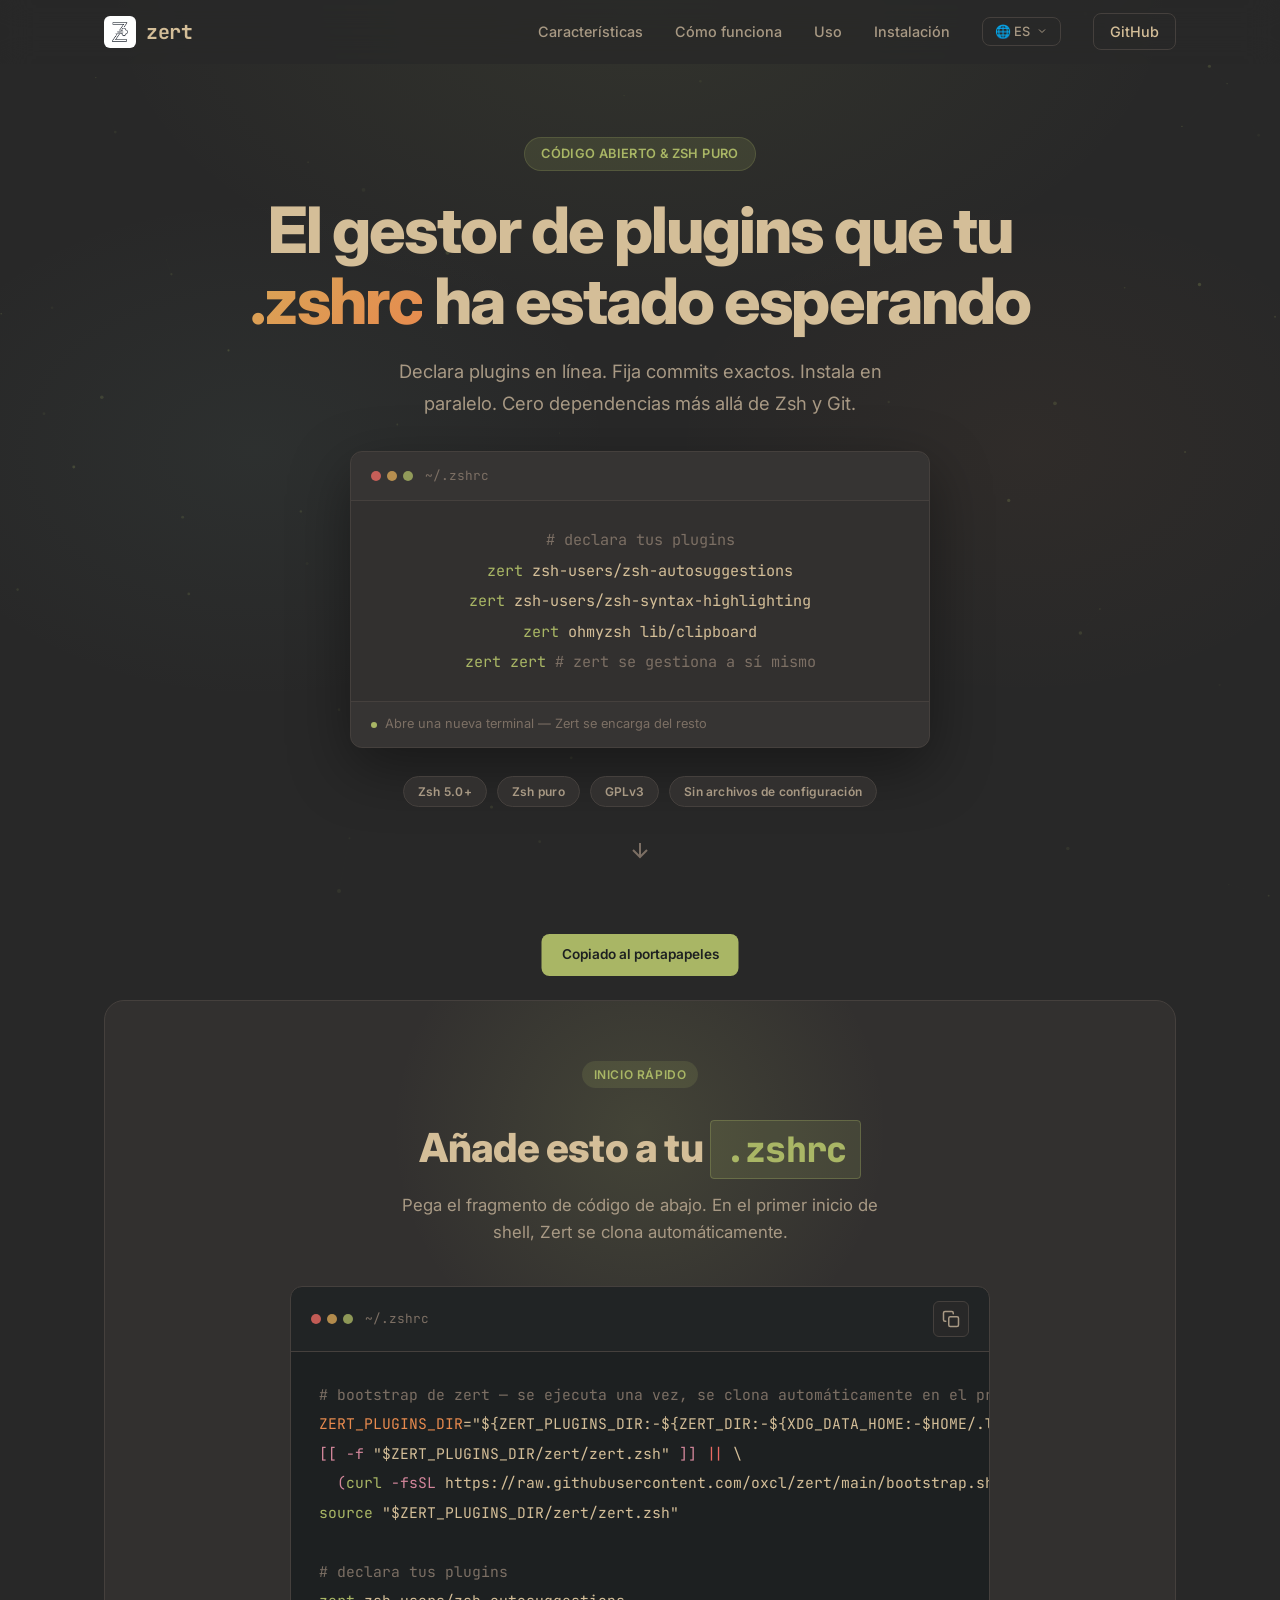
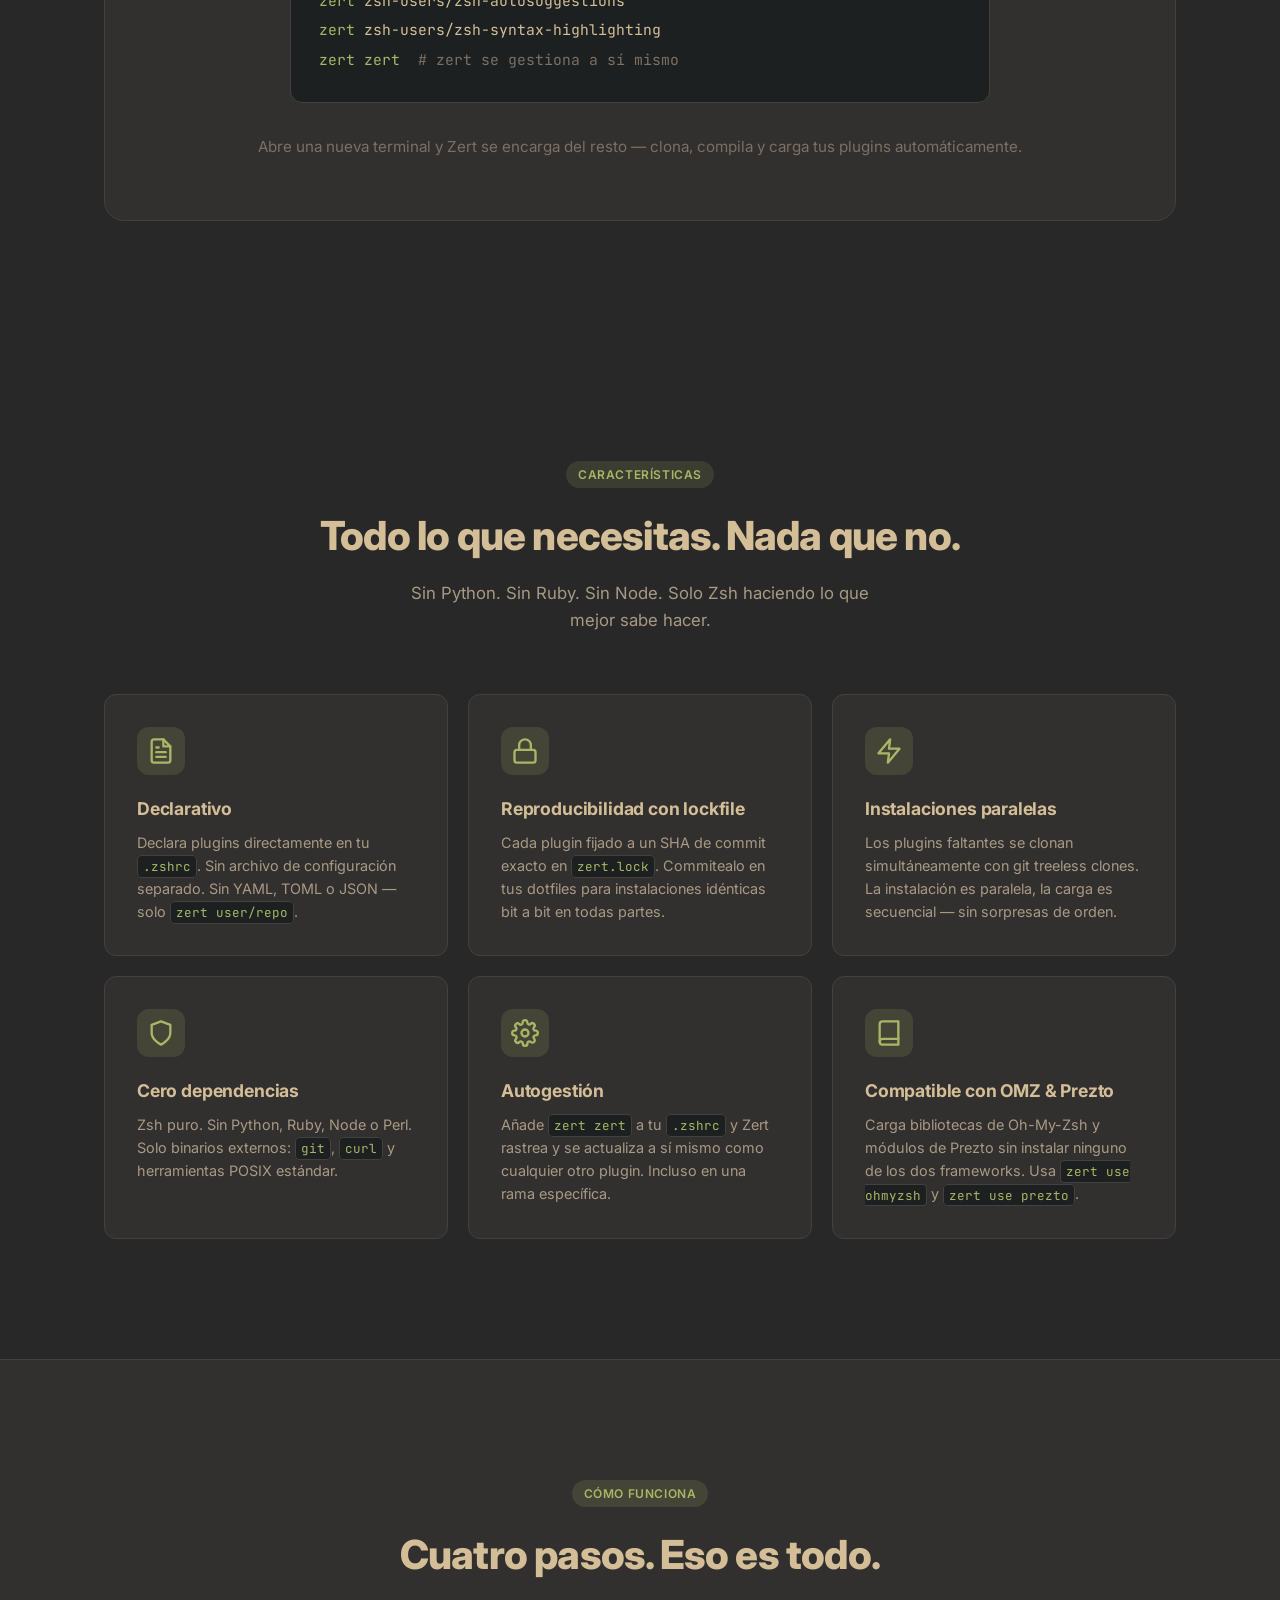
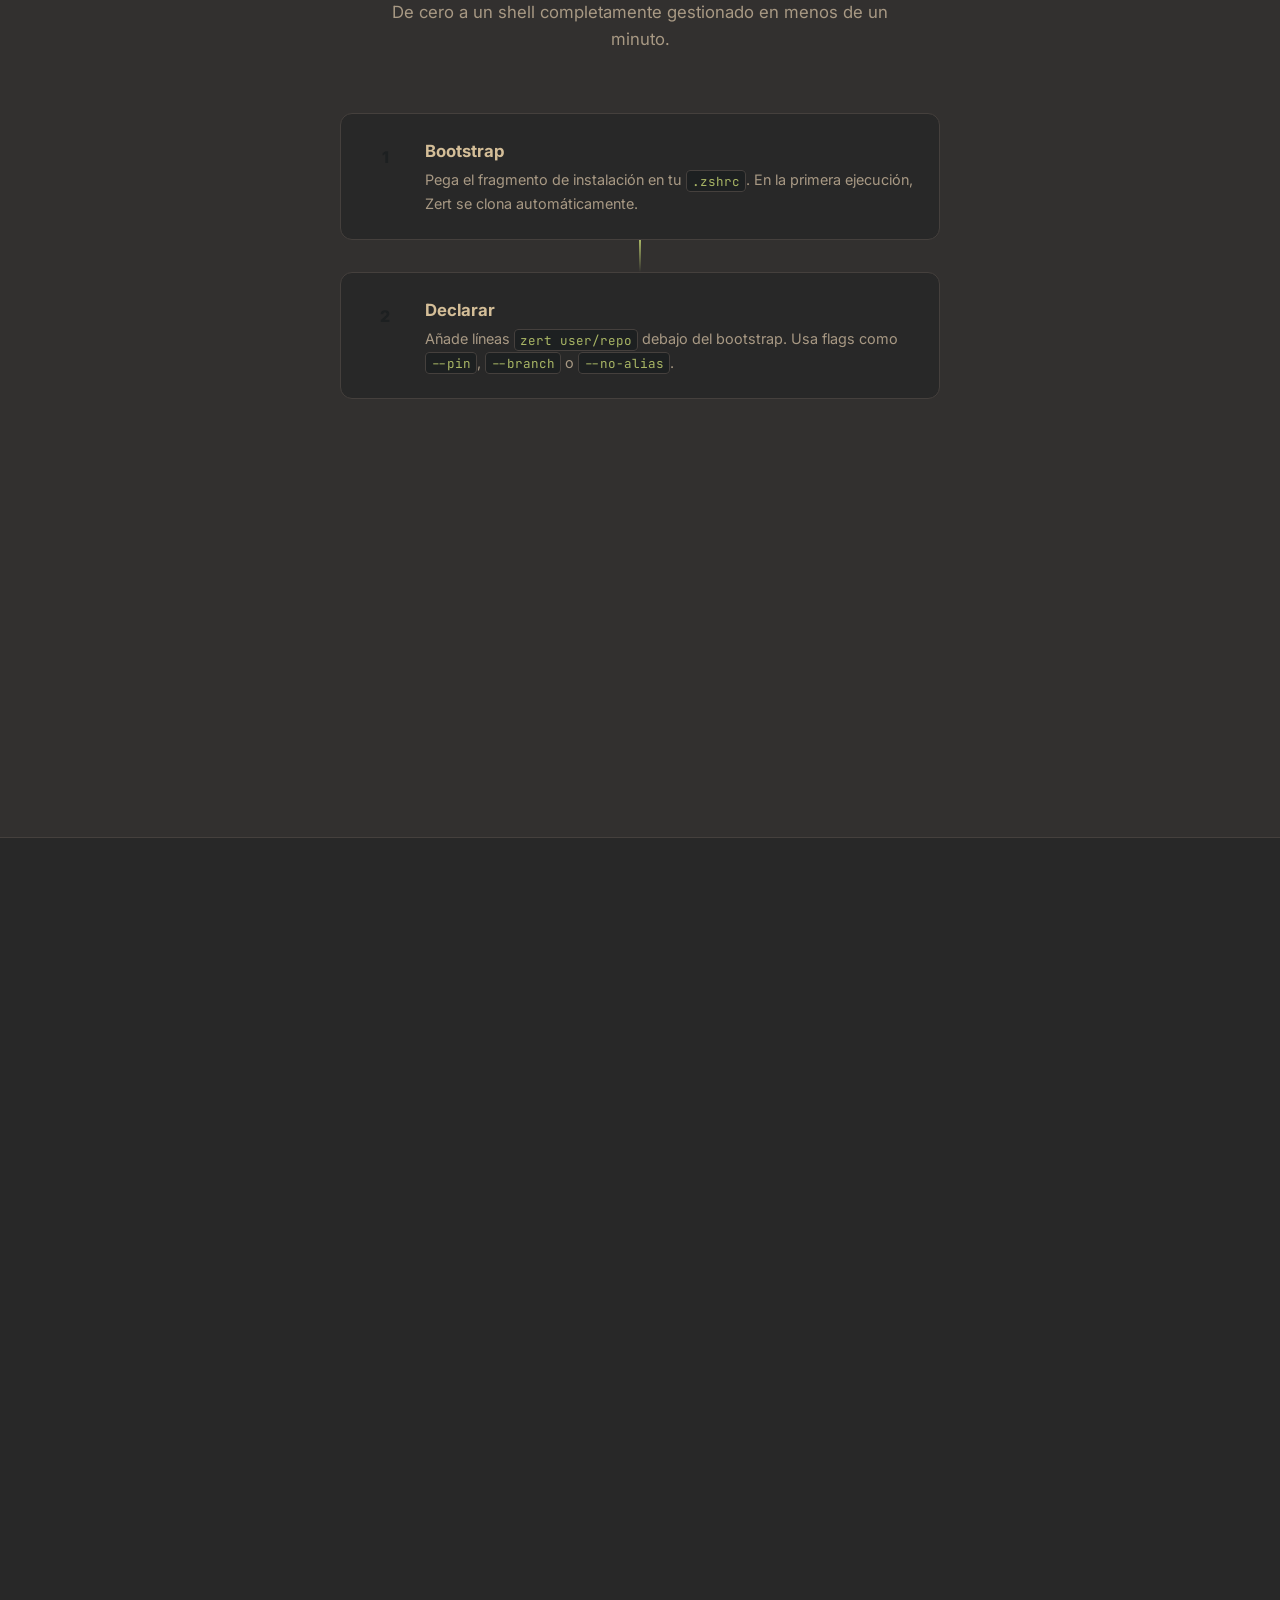
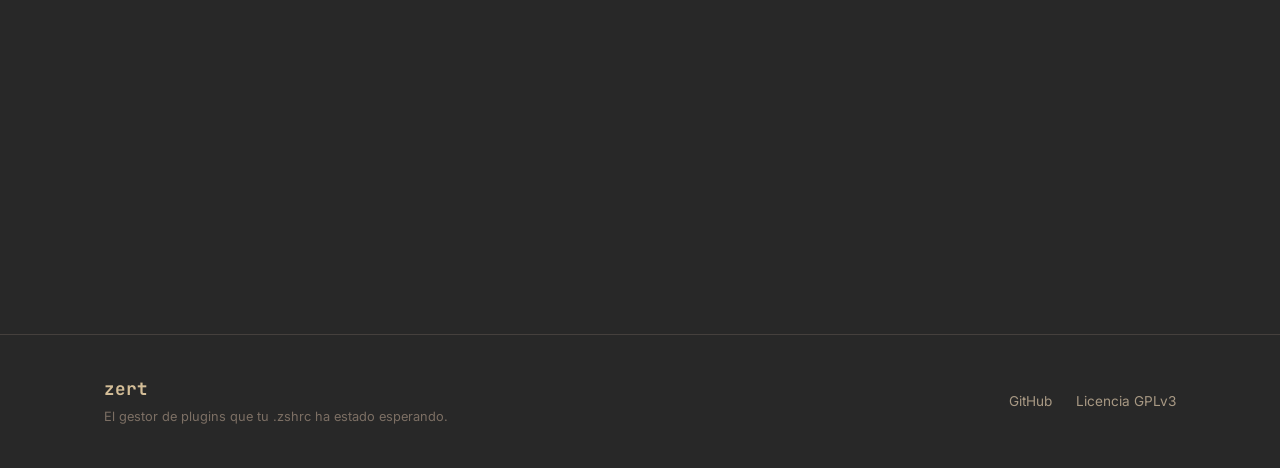
==== docs/es.html @ 40d791b6 "move the website to docs/ directory" ====
<!DOCTYPE html>
<html lang="es">
<head>
  <meta charset="UTF-8">
  <meta name="viewport" content="width=device-width, initial-scale=1.0">
  <title>Zert — El gestor de plugins que tu .zshrc ha estado esperando</title>
  <meta name="description" content="Zert es un gestor de plugins puro para Zsh con archivos de bloqueo estilo npm, instalaciones paralelas y configuración declarativa inline.">
  <link rel="icon" href="data:image/svg+xml,<svg xmlns='http://www.w3.org/2000/svg' viewBox='0 0 100 100'><text y='.9em' font-size='90'>⚡</text></svg>">
  <meta name="theme-color" content="#282828">
  <link rel="preconnect" href="https://fonts.googleapis.com">
  <link rel="preconnect" href="https://fonts.gstatic.com" crossorigin>
  <link href="https://fonts.googleapis.com/css2?family=Inter:wght@400;500;600;700;800&family=JetBrains+Mono:wght@400;500&display=swap" rel="stylesheet">
  <link rel="stylesheet" href="style.css">
</head>
<body>
  <nav class="nav" id="nav">
    <div class="nav-inner">
      <a href="index.html" class="nav-logo">
        <img src="logo.png" alt="Zert" class="nav-logo-img">
        <span class="nav-logo-text">zert</span>
      </a>
      <button class="nav-toggle" id="navToggle" aria-label="Alternar menú">
        <span></span><span></span><span></span>
      </button>
      <ul class="nav-links" id="navLinks">
        <li><a href="#features">Características</a></li>
        <li><a href="#how-it-works">Cómo funciona</a></li>
        <li><a href="#usage">Uso</a></li>
        <li><a href="#install">Instalación</a></li>
        <li>
          <div class="nav-lang" id="navLang">
            <button class="nav-lang-btn" id="navLangBtn" aria-label="Seleccionar idioma">
              🌐 ES
              <svg width="12" height="12" viewBox="0 0 24 24" fill="none" stroke="currentColor" stroke-width="2"><path d="M6 9l6 6 6-6"/></svg>
            </button>
            <div class="nav-lang-dropdown" id="navLangDropdown">
              <a href="index.html" class="nav-lang-option">🇺🇸 English</a>
              <a href="zh.html" class="nav-lang-option">🇨🇳 中文</a>
              <a href="ru.html" class="nav-lang-option">🇷🇺 Русский</a>
              <a href="es.html" class="nav-lang-option active">🇪🇸 Español</a>
              <a href="pt.html" class="nav-lang-option">🇧🇷 Português</a>
            </div>
          </div>
        </li>
        <li><a href="https://github.com/oxcl/zert" target="_blank" rel="noopener" class="nav-github">GitHub</a></li>
      </ul>
    </div>
  </nav>

  <main>
    <section class="hero" id="hero">
      <div class="hero-bg">
        <div class="hero-gradient"></div>
        <canvas id="heroCanvas"></canvas>
      </div>
      <div class="hero-content">
        <div class="hero-badge animate-in">Código abierto &amp; Zsh puro</div>
        <h1 class="hero-title animate-in">
          El gestor de plugins que tu
          <span class="hero-highlight">.zshrc</span>
          ha estado esperando
        </h1>
        <p class="hero-subtitle animate-in">
          Declara plugins en línea. Fija commits exactos. Instala en paralelo.
          Cero dependencias más allá de Zsh y Git.
        </p>
        <div class="hero-demo animate-in">
          <div class="demo-card">
            <div class="demo-header">
              <div class="terminal-dots">
                <span></span><span></span><span></span>
              </div>
              <span class="demo-title">~/.zshrc</span>
            </div>
            <div class="demo-body">
              <div class="demo-line"><span class="demo-comment"># declara tus plugins</span></div>
              <div class="demo-line"><span class="demo-keyword">zert</span> zsh-users/zsh-autosuggestions</div>
              <div class="demo-line"><span class="demo-keyword">zert</span> zsh-users/zsh-syntax-highlighting</div>
              <div class="demo-line"><span class="demo-keyword">zert</span> ohmyzsh lib/clipboard</div>
              <div class="demo-line"><span class="demo-keyword">zert</span> <span class="demo-keyword">zert</span> <span class="demo-comment"># zert se gestiona a sí mismo</span></div>
            </div>
            <div class="demo-footer">
              <span class="demo-status"></span>
              Abre una nueva terminal — Zert se encarga del resto
            </div>
          </div>
        </div>
        <div class="hero-badges animate-in">
          <span class="badge">Zsh 5.0+</span>
          <span class="badge">Zsh puro</span>
          <span class="badge">GPLv3</span>
          <span class="badge">Sin archivos de configuración</span>
        </div>
      </div>
      <div class="hero-scroll-hint">
        <svg width="24" height="24" viewBox="0 0 24 24" fill="none" stroke="currentColor" stroke-width="2"><path d="M12 5v14M5 12l7 7 7-7"/></svg>
      </div>
    </section>

    <section class="bootstrap-section" id="install">
      <div class="container">
        <div class="bootstrap-card reveal">
          <div class="bootstrap-glow"></div>
          <div class="bootstrap-header">
            <span class="section-tag">Inicio rápido</span>
            <h2>Añade esto a tu <code>.zshrc</code></h2>
            <p>Pega el fragmento de código de abajo. En el primer inicio de shell, Zert se clona automáticamente.</p>
          </div>
          <div class="bootstrap-code">
            <div class="bootstrap-code-header">
              <div class="terminal-dots">
                <span></span><span></span><span></span>
              </div>
              <span>~/.zshrc</span>
              <button class="copy-btn" data-copy='ZERT_PLUGINS_DIR="${ZERT_PLUGINS_DIR:-${ZERT_DIR:-${XDG_DATA_HOME:-$HOME/.local/share}/zert}/plugins}"; \
[[ -f "$ZERT_PLUGINS_DIR/zert/zert.zsh" ]] || \
(curl -fsSL https://raw.githubusercontent.com/oxcl/zert/main/bootstrap.sh | zsh); \
source "$ZERT_PLUGINS_DIR/zert/zert.zsh"

# declare plugins
zert zsh-users/zsh-autosuggestions
zert zsh-users/zsh-syntax-highlighting' aria-label="Copiar código">
                <svg width="18" height="18" viewBox="0 0 24 24" fill="none" stroke="currentColor" stroke-width="2" stroke-linecap="round" stroke-linejoin="round"><rect x="9" y="9" width="13" height="13" rx="2"/><path d="M5 15H4a2 2 0 01-2-2V4a2 2 0 012-2h9a2 2 0 012 2v1"/></svg>
              </button>
            </div>
            <pre class="bootstrap-pre"><code><span class="code-comment"># bootstrap de zert — se ejecuta una vez, se clona automáticamente en el primer inicio</span>
<span class="code-var">ZERT_PLUGINS_DIR</span>=<span class="code-string">"${ZERT_PLUGINS_DIR:-${ZERT_DIR:-${XDG_DATA_HOME:-$HOME/.local/share}/zert}/plugins}"</span>
<span class="code-kw">[[</span> <span class="code-flag">-f</span> <span class="code-string">"$ZERT_PLUGINS_DIR/zert/zert.zsh"</span> <span class="code-kw">]]</span> <span class="code-operator">||</span> \
  <span class="code-kw">(</span><span class="code-cmd">curl</span> <span class="code-flag">-fsSL</span> https://raw.githubusercontent.com/oxcl/zert/main/bootstrap.sh <span class="code-operator">|</span> <span class="code-cmd">zsh</span><span class="code-kw">)</span>
<span class="code-cmd">source</span> <span class="code-string">"$ZERT_PLUGINS_DIR/zert/zert.zsh"</span>

<span class="code-comment"># declara tus plugins</span>
<span class="code-cmd">zert</span> zsh-users/zsh-autosuggestions
<span class="code-cmd">zert</span> zsh-users/zsh-syntax-highlighting
<span class="code-cmd">zert</span> <span class="code-cmd">zert</span>  <span class="code-comment"># zert se gestiona a sí mismo</span></code></pre>
          </div>
          <p class="bootstrap-note">Abre una nueva terminal y Zert se encarga del resto — clona, compila y carga tus plugins automáticamente.</p>
        </div>
      </div>
    </section>

    <section class="features" id="features">
      <div class="container">
        <div class="section-header reveal">
          <span class="section-tag">Características</span>
          <h2>Todo lo que necesitas. Nada que no.</h2>
          <p>Sin Python. Sin Ruby. Sin Node. Solo Zsh haciendo lo que mejor sabe hacer.</p>
        </div>
        <div class="features-grid">
          <div class="feature-card reveal">
            <div class="feature-icon">
              <svg width="28" height="28" viewBox="0 0 24 24" fill="none" stroke="currentColor" stroke-width="2" stroke-linecap="round" stroke-linejoin="round"><path d="M14 2H6a2 2 0 00-2 2v16a2 2 0 002 2h12a2 2 0 002-2V8z"/><polyline points="14 2 14 8 20 8"/><line x1="16" y1="13" x2="8" y2="13"/><line x1="16" y1="17" x2="8" y2="17"/><polyline points="10 9 9 9 8 9"/></svg>
            </div>
            <h3>Declarativo</h3>
            <p>Declara plugins directamente en tu <code>.zshrc</code>. Sin archivo de configuración separado. Sin YAML, TOML o JSON — solo <code>zert user/repo</code>.</p>
          </div>
          <div class="feature-card reveal">
            <div class="feature-icon">
              <svg width="28" height="28" viewBox="0 0 24 24" fill="none" stroke="currentColor" stroke-width="2" stroke-linecap="round" stroke-linejoin="round"><rect x="3" y="11" width="18" height="11" rx="2" ry="2"/><path d="M7 11V7a5 5 0 0110 0v4"/></svg>
            </div>
            <h3>Reproducibilidad con lockfile</h3>
            <p>Cada plugin fijado a un SHA de commit exacto en <code>zert.lock</code>. Commitealo en tus dotfiles para instalaciones idénticas bit a bit en todas partes.</p>
          </div>
          <div class="feature-card reveal">
            <div class="feature-icon">
              <svg width="28" height="28" viewBox="0 0 24 24" fill="none" stroke="currentColor" stroke-width="2" stroke-linecap="round" stroke-linejoin="round"><polygon points="13 2 3 14 12 14 11 22 21 10 12 10 13 2"/></svg>
            </div>
            <h3>Instalaciones paralelas</h3>
            <p>Los plugins faltantes se clonan simultáneamente con git treeless clones. La instalación es paralela, la carga es secuencial — sin sorpresas de orden.</p>
          </div>
          <div class="feature-card reveal">
            <div class="feature-icon">
              <svg width="28" height="28" viewBox="0 0 24 24" fill="none" stroke="currentColor" stroke-width="2" stroke-linecap="round" stroke-linejoin="round"><path d="M12 22s8-4 8-10V5l-8-3-8 3v7c0 6 8 10 8 10z"/></svg>
            </div>
            <h3>Cero dependencias</h3>
            <p>Zsh puro. Sin Python, Ruby, Node o Perl. Solo binarios externos: <code>git</code>, <code>curl</code> y herramientas POSIX estándar.</p>
          </div>
          <div class="feature-card reveal">
            <div class="feature-icon">
              <svg width="28" height="28" viewBox="0 0 24 24" fill="none" stroke="currentColor" stroke-width="2" stroke-linecap="round" stroke-linejoin="round"><circle cx="12" cy="12" r="3"/><path d="M19.4 15a1.65 1.65 0 00.33 1.82l.06.06a2 2 0 010 2.83 2 2 0 01-2.83 0l-.06-.06a1.65 1.65 0 00-1.82-.33 1.65 1.65 0 00-1 1.51V21a2 2 0 01-4 0v-.09A1.65 1.65 0 009 19.4a1.65 1.65 0 00-1.82.33l-.06.06a2 2 0 01-2.83-2.83l.06-.06A1.65 1.65 0 004.68 15a1.65 1.65 0 00-1.51-1H3a2 2 0 010-4h.09A1.65 1.65 0 004.6 9a1.65 1.65 0 00-.33-1.82l-.06-.06a2 2 0 012.83-2.83l.06.06A1.65 1.65 0 009 4.68a1.65 1.65 0 001-1.51V3a2 2 0 014 0v.09a1.65 1.65 0 001 1.51 1.65 1.65 0 001.82-.33l.06-.06a2 2 0 012.83 2.83l-.06.06A1.65 1.65 0 0019.4 9a1.65 1.65 0 001.51 1H21a2 2 0 010 4h-.09a1.65 1.65 0 00-1.51 1z"/></svg>
            </div>
            <h3>Autogestión</h3>
            <p>Añade <code>zert zert</code> a tu <code>.zshrc</code> y Zert rastrea y se actualiza a sí mismo como cualquier otro plugin. Incluso en una rama específica.</p>
          </div>
          <div class="feature-card reveal">
            <div class="feature-icon">
              <svg width="28" height="28" viewBox="0 0 24 24" fill="none" stroke="currentColor" stroke-width="2" stroke-linecap="round" stroke-linejoin="round"><path d="M4 19.5A2.5 2.5 0 016.5 17H20"/><path d="M6.5 2H20v20H6.5A2.5 2.5 0 014 19.5v-15A2.5 2.5 0 016.5 2z"/></svg>
            </div>
            <h3>Compatible con OMZ &amp; Prezto</h3>
            <p>Carga bibliotecas de Oh-My-Zsh y módulos de Prezto sin instalar ninguno de los dos frameworks. Usa <code>zert use ohmyzsh</code> y <code>zert use prezto</code>.</p>
          </div>
        </div>
      </div>
    </section>

    <section class="how-it-works" id="how-it-works">
      <div class="container">
        <div class="section-header reveal">
          <span class="section-tag">Cómo funciona</span>
          <h2>Cuatro pasos. Eso es todo.</h2>
          <p>De cero a un shell completamente gestionado en menos de un minuto.</p>
        </div>
        <div class="steps">
          <div class="step reveal">
            <div class="step-number">1</div>
            <div class="step-content">
              <h3>Bootstrap</h3>
              <p>Pega el fragmento de instalación en tu <code>.zshrc</code>. En la primera ejecución, Zert se clona automáticamente.</p>
            </div>
          </div>
          <div class="step-connector reveal"></div>
          <div class="step reveal">
            <div class="step-number">2</div>
            <div class="step-content">
              <h3>Declarar</h3>
              <p>Añade líneas <code>zert user/repo</code> debajo del bootstrap. Usa flags como <code>--pin</code>, <code>--branch</code> o <code>--no-alias</code>.</p>
            </div>
          </div>
          <div class="step-connector reveal"></div>
          <div class="step reveal">
            <div class="step-number">3</div>
            <div class="step-content">
              <h3>Instalar</h3>
              <p>Abre un nuevo shell. Zert detecta plugins faltantes, los clona en paralelo, compila y escribe <code>zert.lock</code>.</p>
            </div>
          </div>
          <div class="step-connector reveal"></div>
          <div class="step reveal">
            <div class="step-number">4</div>
            <div class="step-content">
              <h3>Cargar</h3>
              <p>Los plugins se cargan secuencialmente en orden de declaración. Tu shell está listo. Commitea <code>zert.lock</code> para reproducibilidad.</p>
            </div>
          </div>
        </div>
      </div>
    </section>

    <section class="usage" id="usage">
      <div class="container">
        <div class="section-header reveal">
          <span class="section-tag">Uso</span>
          <h2>Sintaxis simple. Características potentes.</h2>
          <p>Todo se configura en línea en tu <code>.zshrc</code>.</p>
        </div>
        <div class="usage-tabs reveal">
          <div class="tab-buttons">
            <button class="tab-btn active" data-tab="declare">Declarar</button>
            <button class="tab-btn" data-tab="flags">Flags</button>
            <button class="tab-btn" data-tab="commands">Comandos</button>
            <button class="tab-btn" data-tab="lockfile">Lockfile</button>
          </div>
          <div class="tab-panels">
            <div class="tab-panel active" id="tab-declare">
              <div class="code-block">
                <div class="code-header">
                  <span>~/.zshrc</span>
                  <button class="copy-btn" data-copy="zert zert                           # zert manages itself
zert use ohmyzsh                     # enable Oh-My-Zsh compatibility
zert ohmyzsh lib/clipboard           # OMZ library
zert use prezto                      # enable Prezto compatibility
zert prezto modules/utility          # Prezto module
zert zsh-users/zsh-autosuggestions   # GitHub shorthand
zert https://github.com/user/repo    # full URL
zert user/repo --branch dev          # track a branch
zert /home/me/my-plugin              # local plugin" aria-label="Copiar código">
                    <svg width="16" height="16" viewBox="0 0 24 24" fill="none" stroke="currentColor" stroke-width="2" stroke-linecap="round" stroke-linejoin="round"><rect x="9" y="9" width="13" height="13" rx="2"/><path d="M5 15H4a2 2 0 01-2-2V4a2 2 0 012-2h9a2 2 0 012 2v1"/></svg>
                  </button>
                </div>
                <pre><code><span class="code-comment"># Autogestión</span>
<span class="code-cmd">zert</span> zert  <span class="code-comment"># zert se gestiona a sí mismo</span>

<span class="code-comment"># Compatibilidad con Oh-My-Zsh / Prezto</span>
<span class="code-cmd">zert</span> use ohmyzsh
<span class="code-cmd">zert</span> ohmyzsh lib/clipboard
<span class="code-cmd">zert</span> use prezto
<span class="code-cmd">zert</span> prezto modules/utility

<span class="code-comment"># Abreviatura de GitHub</span>
<span class="code-cmd">zert</span> zsh-users/zsh-autosuggestions

<span class="code-comment"># URL completa</span>
<span class="code-cmd">zert</span> https://github.com/user/repo

<span class="code-comment"># Rastrear una rama</span>
<span class="code-cmd">zert</span> user/repo <span class="code-flag">--branch</span> dev

<span class="code-comment"># Plugin local</span>
<span class="code-cmd">zert</span> /home/me/my-plugin</code></pre>
              </div>
            </div>
            <div class="tab-panel" id="tab-flags">
              <div class="code-block">
                <div class="code-header">
                  <span>Flags de plugins</span>
                  <button class="copy-btn" data-copy="zert user/plugin --pin abc123        # pin to commit
zert user/plugin --branch dev         # track branch
zert user/plugin --no-alias           # skip aliases
zert user/plugin --no-completion      # skip completions
zert user/plugin --only-completion    # completions only" aria-label="Copiar código">
                    <svg width="16" height="16" viewBox="0 0 24 24" fill="none" stroke="currentColor" stroke-width="2" stroke-linecap="round" stroke-linejoin="round"><rect x="9" y="9" width="13" height="13" rx="2"/><path d="M5 15H4a2 2 0 01-2-2V4a2 2 0 012-2h9a2 2 0 012 2v1"/></svg>
                  </button>
                </div>
                <pre><code><span class="code-comment"># Fijar en un commit específico</span>
<span class="code-cmd">zert</span> user/plugin <span class="code-flag">--pin</span> abc123def

<span class="code-comment"># Rastrear una rama en lugar de la predeterminada</span>
<span class="code-cmd">zert</span> user/plugin <span class="code-flag">--branch</span> dev

<span class="code-comment"># Saltar carga de aliases</span>
<span class="code-cmd">zert</span> user/plugin <span class="code-flag">--no-alias</span>

<span class="code-comment"># Saltar carga de completions</span>
<span class="code-cmd">zert</span> user/plugin <span class="code-flag">--no-completion</span>

<span class="code-comment"># Cargar solo completions</span>
<span class="code-cmd">zert</span> user/plugin <span class="code-flag">--only-completion</span></code></pre>
              </div>
            </div>
            <div class="tab-panel" id="tab-commands">
              <div class="code-block">
                <div class="code-header">
                  <span>Subcomandos</span>
                  <button class="copy-btn" data-copy="zert list      # show installed plugins
zert update    # update all plugins
zert prune     # remove unused plugins" aria-label="Copiar código">
                    <svg width="16" height="16" viewBox="0 0 24 24" fill="none" stroke="currentColor" stroke-width="2" stroke-linecap="round" stroke-linejoin="round"><rect x="9" y="9" width="13" height="13" rx="2"/><path d="M5 15H4a2 2 0 01-2-2V4a2 2 0 012-2h9a2 2 0 012 2v1"/></svg>
                  </button>
                </div>
                <pre><code><span class="code-cmd">zert</span> list     <span class="code-comment"># mostrar plugins instalados</span>
<span class="code-cmd">zert</span> update   <span class="code-comment"># actualizar todos los plugins</span>
<span class="code-cmd">zert</span> prune    <span class="code-comment"># eliminar plugins no utilizados</span></code></pre>
              </div>
            </div>
            <div class="tab-panel" id="tab-lockfile">
              <div class="code-block">
                <div class="code-header">
                  <span>zert.lock</span>
                  <button class="copy-btn" data-copy="# AUTO-GENERATED FILE. DO NOT EDIT MANUALLY.
# Commit this file to version control for reproducible installs.
version::1
zert::git::https://github.com/oxcl/zert::a1b2c3d4e5f6::
zsh-autosuggestions::git::https://github.com/zsh-users/zsh-autosuggestions::f7g8h9i0j1k2::
clipboard::ohmyzsh::https://github.com/ohmyzsh/ohmyzsh::l3m4n5o6p7q8::
my-plugin::local::::r9s0t1u2v3w4::" aria-label="Copiar código">
                    <svg width="16" height="16" viewBox="0 0 24 24" fill="none" stroke="currentColor" stroke-width="2" stroke-linecap="round" stroke-linejoin="round"><rect x="9" y="9" width="13" height="13" rx="2"/><path d="M5 15H4a2 2 0 01-2-2V4a2 2 0 012-2h9a2 2 0 012 2v1"/></svg>
                  </button>
                </div>
                <pre><code><span class="code-comment"># ARCHIVO GENERADO AUTOMÁTICAMENTE. NO EDITAR MANUALMENTE.</span>
<span class="code-comment"># Commitea este archivo en el control de versiones para instalaciones reproducibles.</span>
version::1
zert::git::https://github.com/oxcl/zert::<span class="code-sha">a1b2c3d</span>::
zsh-autosuggestions::git::https://github.com/zsh-users/zsh-autosuggestions::<span class="code-sha">f7g8h9i</span>::
clipboard::ohmyzsh::https://github.com/ohmyzsh/ohmyzsh::<span class="code-sha">l3m4n5o</span>::
my-plugin::local::::<span class="code-sha">r9s0t1u</span>::</code></pre>
              </div>
            </div>
          </div>
        </div>
      </div>
    </section>
  </main>

  <footer class="footer">
    <div class="container">
      <div class="footer-inner">
        <div class="footer-left">
          <span class="footer-logo">zert</span>
          <p>El gestor de plugins que tu .zshrc ha estado esperando.</p>
        </div>
        <div class="footer-right">
          <a href="https://github.com/oxcl/zert" target="_blank" rel="noopener">GitHub</a>
          <a href="https://github.com/oxcl/zert/blob/main/LICENSE" target="_blank" rel="noopener">Licencia GPLv3</a>
        </div>
      </div>
    </div>
  </footer>

  <div class="toast" id="toast">Copiado al portapapeles</div>
  <script src="script.js"></script>
</body>
</html>
---- docs/style.css ----
/* ===== Reset & Base ===== */
*, *::before, *::after {
  margin: 0;
  padding: 0;
  box-sizing: border-box;
}

:root {
  --bg: #282828;
  --bg-surface: #32302f;
  --bg-surface-hover: #3c3836;
  --border: #45403d;
  --border-hover: #5a524c;
  --text: #d4be98;
  --text-muted: #a89984;
  --text-dim: #7c6f64;
  --accent: #a9b665;
  --accent-dim: #929f55;
  --accent-glow: rgba(169, 182, 101, 0.15);
  --accent-glow-strong: rgba(169, 182, 101, 0.3);
  --code-bg: #1d2021;
  --code-border: #45403d;
  --red: #ea6962;
  --orange: #e78a4e;
  --yellow: #d8a657;
  --blue: #7daea3;
  --purple: #d3869b;
  --aqua: #89b482;
  --font-sans: 'Inter', -apple-system, BlinkMacSystemFont, 'Segoe UI', Roboto, sans-serif;
  --font-mono: 'JetBrains Mono', 'Fira Code', 'Cascadia Code', monospace;
  --nav-height: 64px;
  --container: 1120px;
  --radius: 12px;
  --radius-sm: 8px;
  --transition: 0.25s cubic-bezier(0.4, 0, 0.2, 1);
}

html {
  scroll-behavior: smooth;
  -webkit-font-smoothing: antialiased;
  -moz-osx-font-smoothing: grayscale;
}

body {
  font-family: var(--font-sans);
  background: var(--bg);
  color: var(--text);
  line-height: 1.6;
  overflow-x: hidden;
}

a {
  color: var(--accent);
  text-decoration: none;
  transition: color var(--transition);
}

a:hover {
  color: var(--accent-dim);
}

code {
  font-family: var(--font-mono);
  font-size: 0.875em;
  background: var(--code-bg);
  padding: 0.15em 0.4em;
  border-radius: 4px;
  border: 1px solid var(--code-border);
  color: var(--accent);
}

.container {
  max-width: var(--container);
  margin: 0 auto;
  padding: 0 24px;
}

/* ===== Nav ===== */
.nav {
  position: fixed;
  top: 0;
  left: 0;
  right: 0;
  z-index: 100;
  height: var(--nav-height);
  backdrop-filter: blur(16px) saturate(180%);
  -webkit-backdrop-filter: blur(16px) saturate(180%);
  background: rgba(40, 40, 40, 0.8);
  border-bottom: 1px solid transparent;
  transition: border-color var(--transition), background var(--transition);
}

.nav.scrolled {
  border-bottom-color: var(--border);
  background: rgba(40, 40, 40, 0.95);
}

.nav-inner {
  max-width: var(--container);
  margin: 0 auto;
  padding: 0 24px;
  height: 100%;
  display: flex;
  align-items: center;
  justify-content: space-between;
}

.nav-logo {
  display: flex;
  align-items: center;
  gap: 10px;
  color: var(--text);
  font-weight: 700;
  font-size: 1.25rem;
}

.nav-logo:hover {
  color: var(--text);
}

.nav-logo-img {
  width: 32px;
  height: 32px;
  border-radius: 6px;
}

.nav-logo-text {
  font-family: var(--font-mono);
  letter-spacing: -0.02em;
}

.nav-links {
  display: flex;
  align-items: center;
  gap: 32px;
  list-style: none;
}

.nav-links a {
  color: var(--text-muted);
  font-size: 0.9rem;
  font-weight: 500;
  transition: color var(--transition);
}

.nav-links a:hover {
  color: var(--text);
}

.nav-lang {
  position: relative;
}

.nav-lang-btn {
  display: flex;
  align-items: center;
  gap: 6px;
  padding: 6px 12px;
  background: none;
  border: 1px solid var(--border);
  border-radius: 8px;
  color: var(--text-muted);
  font-family: var(--font-sans);
  font-size: 0.8rem;
  font-weight: 500;
  cursor: pointer;
  transition: var(--transition);
}

.nav-lang-btn:hover {
  color: var(--text);
  border-color: var(--border-hover);
  background: var(--bg-surface);
}

.nav-lang-btn svg {
  transition: transform var(--transition);
}

.nav-lang.open .nav-lang-btn svg {
  transform: rotate(180deg);
}

.nav-lang-dropdown {
  position: absolute;
  top: calc(100% + 8px);
  right: 0;
  min-width: 160px;
  background: var(--bg-surface);
  border: 1px solid var(--border);
  border-radius: var(--radius-sm);
  padding: 4px;
  opacity: 0;
  visibility: hidden;
  transform: translateY(-8px);
  transition: var(--transition);
  z-index: 110;
}

.nav-lang.open .nav-lang-dropdown {
  opacity: 1;
  visibility: visible;
  transform: translateY(0);
}

.nav-lang-option {
  display: flex;
  align-items: center;
  gap: 8px;
  padding: 8px 12px;
  border-radius: 6px;
  color: var(--text-muted);
  font-size: 0.85rem;
  font-weight: 500;
  cursor: pointer;
  transition: var(--transition);
  text-decoration: none;
}

.nav-lang-option:hover {
  color: var(--text);
  background: var(--bg-surface-hover);
}

.nav-lang-option.active {
  color: var(--accent);
  background: var(--accent-glow);
}

.nav-github {
  display: flex;
  align-items: center;
  gap: 6px;
  padding: 6px 16px;
  border: 1px solid var(--border);
  border-radius: 8px;
  color: var(--text) !important;
  font-size: 0.85rem;
}

.nav-github:hover {
  border-color: var(--border-hover);
  background: var(--bg-surface);
}

.nav-toggle {
  display: none;
  flex-direction: column;
  gap: 5px;
  background: none;
  border: none;
  cursor: pointer;
  padding: 4px;
}

.nav-toggle span {
  display: block;
  width: 24px;
  height: 2px;
  background: var(--text);
  border-radius: 2px;
  transition: var(--transition);
}

.nav-toggle.active span:nth-child(1) {
  transform: rotate(45deg) translate(5px, 5px);
}

.nav-toggle.active span:nth-child(2) {
  opacity: 0;
}

.nav-toggle.active span:nth-child(3) {
  transform: rotate(-45deg) translate(5px, -5px);
}

/* ===== Hero ===== */
.hero {
  position: relative;
  min-height: 100vh;
  display: flex;
  align-items: center;
  justify-content: center;
  padding: calc(var(--nav-height) + 40px) 24px 60px;
  overflow: hidden;
}

.hero-bg {
  position: absolute;
  inset: 0;
  z-index: 0;
}

.hero-gradient {
  position: absolute;
  inset: 0;
  background:
    radial-gradient(ellipse 60% 50% at 50% 0%, rgba(169, 182, 101, 0.08) 0%, transparent 70%),
    radial-gradient(ellipse 40% 40% at 20% 50%, rgba(125, 174, 163, 0.06) 0%, transparent 70%),
    radial-gradient(ellipse 40% 40% at 80% 50%, rgba(231, 138, 78, 0.04) 0%, transparent 70%);
}

#heroCanvas {
  position: absolute;
  inset: 0;
  width: 100%;
  height: 100%;
  opacity: 0.4;
}

.hero-content {
  position: relative;
  z-index: 1;
  max-width: 800px;
  text-align: center;
}

.hero-badge {
  display: inline-block;
  padding: 6px 16px;
  background: var(--accent-glow);
  border: 1px solid rgba(169, 182, 101, 0.2);
  border-radius: 100px;
  font-size: 0.8rem;
  font-weight: 600;
  color: var(--accent);
  letter-spacing: 0.03em;
  text-transform: uppercase;
  margin-bottom: 24px;
}

.hero-title {
  font-size: clamp(2.5rem, 6vw, 4rem);
  font-weight: 800;
  line-height: 1.1;
  letter-spacing: -0.03em;
  margin-bottom: 20px;
}

.hero-highlight {
  background: linear-gradient(135deg, var(--yellow), var(--orange));
  -webkit-background-clip: text;
  -webkit-text-fill-color: transparent;
  background-clip: text;
}

.hero-subtitle {
  font-size: 1.15rem;
  color: var(--text-muted);
  max-width: 560px;
  margin: 0 auto 32px;
  line-height: 1.7;
}

/* ===== Demo Card ===== */
.hero-demo {
  margin-bottom: 28px;
}

.demo-card {
  background: var(--bg-surface);
  border: 1px solid var(--border);
  border-radius: var(--radius);
  overflow: hidden;
  max-width: 580px;
  margin: 0 auto;
  box-shadow: 0 20px 60px rgba(0, 0, 0, 0.4);
}

.demo-header {
  display: flex;
  align-items: center;
  gap: 12px;
  padding: 14px 20px;
  background: rgba(255, 255, 255, 0.02);
  border-bottom: 1px solid var(--border);
}

.terminal-dots {
  display: flex;
  gap: 6px;
}

.terminal-dots span {
  width: 10px;
  height: 10px;
  border-radius: 50%;
  opacity: 0.8;
}

.terminal-dots span:first-child { background: #ea6962; }
.terminal-dots span:nth-child(2) { background: #d8a657; }
.terminal-dots span:last-child { background: #a9b665; }

.demo-title {
  font-family: var(--font-mono);
  font-size: 0.8rem;
  color: var(--text-dim);
}

.demo-body {
  padding: 24px 28px;
  font-family: var(--font-mono);
  font-size: 0.95rem;
  line-height: 2;
}

.demo-line {
  min-height: 2em;
}

.demo-comment { color: var(--text-dim); }
.demo-keyword { color: var(--accent); }
.demo-string { color: var(--yellow); }

.demo-footer {
  display: flex;
  align-items: center;
  gap: 8px;
  padding: 12px 20px;
  border-top: 1px solid var(--border);
  background: rgba(255, 255, 255, 0.02);
  font-size: 0.8rem;
  color: var(--text-dim);
}

.demo-status {
  width: 6px;
  height: 6px;
  border-radius: 50%;
  background: var(--accent);
  animation: pulse 2s ease-in-out infinite;
}

@keyframes pulse {
  0%, 100% { opacity: 1; box-shadow: 0 0 0 0 rgba(169, 182, 101, 0.4); }
  50% { opacity: 0.7; box-shadow: 0 0 0 6px rgba(169, 182, 101, 0); }
}

/* ===== Copy Button ===== */
.copy-btn {
  flex-shrink: 0;
  display: flex;
  align-items: center;
  justify-content: center;
  width: 36px;
  height: 36px;
  background: var(--bg);
  border: 1px solid var(--border);
  border-radius: 6px;
  color: var(--text-muted);
  cursor: pointer;
  transition: var(--transition);
}

.copy-btn:hover {
  color: var(--accent);
  border-color: var(--accent);
  background: var(--accent-glow);
}

.copy-btn.copied {
  color: var(--accent);
  border-color: var(--accent);
}

/* ===== Badges ===== */
.hero-badges {
  display: flex;
  flex-wrap: wrap;
  justify-content: center;
  gap: 10px;
}

.badge {
  padding: 5px 14px;
  background: var(--bg-surface);
  border: 1px solid var(--border);
  border-radius: 100px;
  font-size: 0.75rem;
  font-weight: 600;
  color: var(--text-muted);
  letter-spacing: 0.02em;
}

/* ===== Scroll Hint ===== */
.hero-scroll-hint {
  position: absolute;
  bottom: 30px;
  left: 50%;
  transform: translateX(-50%);
  color: var(--text-dim);
  animation: float 2s ease-in-out infinite;
}

@keyframes float {
  0%, 100% { transform: translateX(-50%) translateY(0); }
  50% { transform: translateX(-50%) translateY(8px); }
}

/* ===== Section Common ===== */
.section-header {
  text-align: center;
  margin-bottom: 60px;
}

.section-tag {
  display: inline-block;
  padding: 4px 12px;
  background: var(--accent-glow);
  border-radius: 100px;
  font-size: 0.75rem;
  font-weight: 600;
  color: var(--accent);
  letter-spacing: 0.05em;
  text-transform: uppercase;
  margin-bottom: 16px;
}

.section-header h2 {
  font-size: clamp(1.75rem, 4vw, 2.5rem);
  font-weight: 800;
  letter-spacing: -0.02em;
  margin-bottom: 12px;
}

.section-header p {
  font-size: 1.05rem;
  color: var(--text-muted);
  max-width: 500px;
  margin: 0 auto;
}

/* ===== Features ===== */
.features {
  padding: 120px 0;
  position: relative;
}

.features-grid {
  display: grid;
  grid-template-columns: repeat(3, 1fr);
  gap: 20px;
}

.feature-card {
  position: relative;
  padding: 32px;
  background: var(--bg-surface);
  border: 1px solid var(--border);
  border-radius: var(--radius);
  transition: var(--transition);
  overflow: hidden;
}

.feature-card::before {
  content: '';
  position: absolute;
  top: 0;
  left: 0;
  right: 0;
  height: 2px;
  background: linear-gradient(90deg, transparent, var(--accent), var(--yellow), transparent);
  opacity: 0;
  transition: opacity var(--transition);
}

.feature-card:hover {
  border-color: var(--border-hover);
  transform: translateY(-4px);
  box-shadow: 0 12px 40px rgba(0, 0, 0, 0.3);
}

.feature-card:hover::before {
  opacity: 1;
}

.feature-icon {
  display: flex;
  align-items: center;
  justify-content: center;
  width: 48px;
  height: 48px;
  background: var(--accent-glow);
  border-radius: 12px;
  margin-bottom: 20px;
  color: var(--accent);
}

.feature-card h3 {
  font-size: 1.1rem;
  font-weight: 700;
  margin-bottom: 8px;
  letter-spacing: -0.01em;
}

.feature-card p {
  font-size: 0.9rem;
  color: var(--text-muted);
  line-height: 1.6;
}

/* ===== How It Works ===== */
.how-it-works {
  padding: 120px 0;
  background: var(--bg-surface);
  border-top: 1px solid var(--border);
  border-bottom: 1px solid var(--border);
}

.steps {
  max-width: 600px;
  margin: 0 auto;
  display: flex;
  flex-direction: column;
  align-items: center;
}

.step {
  display: flex;
  align-items: flex-start;
  gap: 20px;
  width: 100%;
  padding: 24px;
  background: var(--bg);
  border: 1px solid var(--border);
  border-radius: var(--radius);
  transition: var(--transition);
}

.step:hover {
  border-color: var(--border-hover);
  box-shadow: 0 8px 30px rgba(0, 0, 0, 0.2);
}

.step-number {
  flex-shrink: 0;
  display: flex;
  align-items: center;
  justify-content: center;
  width: 40px;
  height: 40px;
  background: linear-gradient(135deg, var(--green), var(--aqua));
  border-radius: 10px;
  font-weight: 800;
  font-size: 1rem;
  color: #1d2021;
}

.step-content h3 {
  font-size: 1.05rem;
  font-weight: 700;
  margin-bottom: 4px;
}

.step-content p {
  font-size: 0.9rem;
  color: var(--text-muted);
  line-height: 1.6;
}

.step-connector {
  width: 2px;
  height: 32px;
  background: linear-gradient(to bottom, var(--accent), transparent);
  opacity: 0.4;
}

/* ===== Usage ===== */
.usage {
  padding: 120px 0;
}

.usage-tabs {
  max-width: 700px;
  margin: 0 auto;
}

.tab-buttons {
  display: flex;
  gap: 4px;
  padding: 4px;
  background: var(--bg-surface);
  border: 1px solid var(--border);
  border-radius: var(--radius-sm);
  margin-bottom: 16px;
}

.tab-btn {
  flex: 1;
  padding: 10px 16px;
  background: none;
  border: none;
  border-radius: 6px;
  font-family: var(--font-sans);
  font-size: 0.85rem;
  font-weight: 600;
  color: var(--text-muted);
  cursor: pointer;
  transition: var(--transition);
}

.tab-btn:hover {
  color: var(--text);
  background: var(--bg-surface-hover);
}

.tab-btn.active {
  color: #1d2021;
  background: var(--accent);
}

.tab-panel {
  display: none;
}

.tab-panel.active {
  display: block;
  animation: fadeIn 0.3s ease;
}

@keyframes fadeIn {
  from { opacity: 0; transform: translateY(6px); }
  to { opacity: 1; transform: translateY(0); }
}

/* ===== Code Block ===== */
.code-block {
  background: var(--code-bg);
  border: 1px solid var(--code-border);
  border-radius: var(--radius);
  overflow: hidden;
}

.code-header {
  display: flex;
  align-items: center;
  justify-content: space-between;
  padding: 10px 16px;
  background: rgba(255, 255, 255, 0.02);
  border-bottom: 1px solid var(--code-border);
  font-family: var(--font-mono);
  font-size: 0.75rem;
  color: var(--text-dim);
}

.code-block pre {
  padding: 20px;
  overflow-x: auto;
  font-family: var(--font-mono);
  font-size: 0.85rem;
  line-height: 1.8;
}

.code-block pre code {
  background: none;
  border: none;
  padding: 0;
  font-size: inherit;
  color: var(--text);
}

.code-comment { color: var(--text-dim); }
.code-cmd { color: var(--accent); }
.code-flag { color: var(--purple); }
.code-sha { color: var(--yellow); }

.code-block--light {
  background: var(--bg-surface);
  border-color: var(--border);
}

.code-block--light .code-header {
  background: rgba(255, 255, 255, 0.03);
  border-color: var(--border);
}

/* ===== Bootstrap Section ===== */
.bootstrap-section {
  padding: 100px 0 120px;
  position: relative;
}

.bootstrap-card {
  position: relative;
  background: var(--bg-surface);
  border: 1px solid var(--border);
  border-radius: 20px;
  padding: 60px;
  overflow: hidden;
}

.bootstrap-glow {
  position: absolute;
  top: -120px;
  left: 50%;
  transform: translateX(-50%);
  width: 500px;
  height: 500px;
  background: radial-gradient(circle, rgba(169, 182, 101, 0.15) 0%, transparent 70%);
  pointer-events: none;
}

.bootstrap-header {
  text-align: center;
  margin-bottom: 40px;
  position: relative;
}

.bootstrap-header h2 {
  font-size: clamp(1.75rem, 4vw, 2.5rem);
  font-weight: 800;
  letter-spacing: -0.02em;
  margin-top: 12px;
  margin-bottom: 12px;
}

.bootstrap-header h2 code {
  background: var(--accent-glow);
  border-color: rgba(169, 182, 101, 0.3);
  color: var(--accent);
}

.bootstrap-header p {
  font-size: 1.05rem;
  color: var(--text-muted);
  max-width: 500px;
  margin: 0 auto;
}

.bootstrap-code {
  position: relative;
  background: var(--code-bg);
  border: 1px solid var(--code-border);
  border-radius: var(--radius);
  overflow: hidden;
  max-width: 700px;
  margin: 0 auto 32px;
}

.bootstrap-code-header {
  display: flex;
  align-items: center;
  gap: 12px;
  padding: 14px 20px;
  background: rgba(255, 255, 255, 0.02);
  border-bottom: 1px solid var(--code-border);
  font-family: var(--font-mono);
  font-size: 0.8rem;
  color: var(--text-dim);
}

.bootstrap-code-header .copy-btn {
  margin-left: auto;
}

.bootstrap-pre {
  padding: 28px;
  margin: 0;
  overflow-x: auto;
}

.bootstrap-pre code {
  font-family: var(--font-mono);
  font-size: 0.92rem;
  line-height: 2;
  background: none;
  border: none;
  padding: 0;
  color: var(--text);
}

.bootstrap-note {
  text-align: center;
  font-size: 0.95rem;
  color: var(--text-dim);
  position: relative;
}

/* ===== Syntax Highlighting ===== */
.code-var { color: #e78a4e; }
.code-kw { color: #d3869b; }
.code-operator { color: #ea6962; }

/* ===== Footer ===== */
.footer {
  padding: 40px 0;
  border-top: 1px solid var(--border);
}

.footer-inner {
  display: flex;
  align-items: center;
  justify-content: space-between;
}

.footer-logo {
  font-family: var(--font-mono);
  font-weight: 700;
  font-size: 1.1rem;
  color: var(--text);
}

.footer-left p {
  font-size: 0.8rem;
  color: var(--text-dim);
  margin-top: 4px;
}

.footer-right {
  display: flex;
  gap: 24px;
}

.footer-right a {
  font-size: 0.85rem;
  color: var(--text-muted);
}

.footer-right a:hover {
  color: var(--text);
}

/* ===== Toast ===== */
.toast {
  position: fixed;
  bottom: 24px;
  left: 50%;
  transform: translateX(-50%) translateY(100px);
  padding: 10px 20px;
  background: var(--accent);
  color: #1d2021;
  font-size: 0.85rem;
  font-weight: 600;
  border-radius: 8px;
  z-index: 200;
  transition: transform 0.3s cubic-bezier(0.4, 0, 0.2, 1);
  pointer-events: none;
}

.toast.show {
  transform: translateX(-50%) translateY(0);
}

/* ===== Scroll Reveal ===== */
.reveal {
  opacity: 0;
  transform: translateY(20px);
  transition: opacity 0.4s cubic-bezier(0.4, 0, 0.2, 1), transform 0.4s cubic-bezier(0.4, 0, 0.2, 1);
}

.reveal.visible {
  opacity: 1;
  transform: translateY(0);
}

.animate-in {
  opacity: 0;
  transform: translateY(20px);
}

.animate-in.animate {
  animation: animateIn 0.5s cubic-bezier(0.4, 0, 0.2, 1) forwards;
}

@keyframes animateIn {
  to {
    opacity: 1;
    transform: translateY(0);
  }
}

/* ===== Responsive ===== */
@media (max-width: 900px) {
  .features-grid {
    grid-template-columns: repeat(2, 1fr);
  }
}

@media (max-width: 768px) {
  .nav-toggle {
    display: flex;
  }

  .nav-links {
    position: fixed;
    top: var(--nav-height);
    left: 0;
    right: 0;
    flex-direction: column;
    gap: 0;
    background: var(--bg);
    border-bottom: 1px solid var(--border);
    padding: 16px 24px;
    transform: translateY(-100%);
    opacity: 0;
    pointer-events: none;
    transition: var(--transition);
  }

  .nav-links.open {
    transform: translateY(0);
    opacity: 1;
    pointer-events: all;
  }

  .nav-links li {
    width: 100%;
  }

  .nav-links a {
    display: block;
    padding: 12px 0;
    border-bottom: 1px solid var(--border);
  }

  .nav-github {
    border: none;
    padding: 12px 0;
    border-radius: 0;
  }

  .nav-github:hover {
    background: none;
  }

  .nav-lang {
    position: static;
  }

  .nav-lang-btn {
    width: 100%;
    justify-content: center;
    border: none;
    padding: 12px 0;
    border-radius: 0;
    border-bottom: 1px solid var(--border);
  }

  .nav-lang-dropdown {
    position: static;
    opacity: 1;
    visibility: visible;
    transform: none;
    border: none;
    background: transparent;
    padding: 0 0 0 16px;
  }

  .nav-lang.open .nav-lang-dropdown {
    display: block;
  }

  .features-grid {
    grid-template-columns: 1fr;
  }

  .bootstrap-card {
    padding: 40px 24px;
  }

  .bootstrap-pre code {
    font-size: 0.8rem;
  }

  .footer-inner {
    flex-direction: column;
    gap: 20px;
    text-align: center;
  }
}

@media (max-width: 480px) {
  .hero-title {
    font-size: 2rem;
  }

  .hero-subtitle {
    font-size: 1rem;
  }

  .bootstrap-card {
    padding: 32px 16px;
  }

  .bootstrap-pre code {
    font-size: 0.75rem;
  }

  .tab-buttons {
    flex-wrap: wrap;
  }

  .tab-btn {
    flex: 1 1 calc(50% - 4px);
  }
}
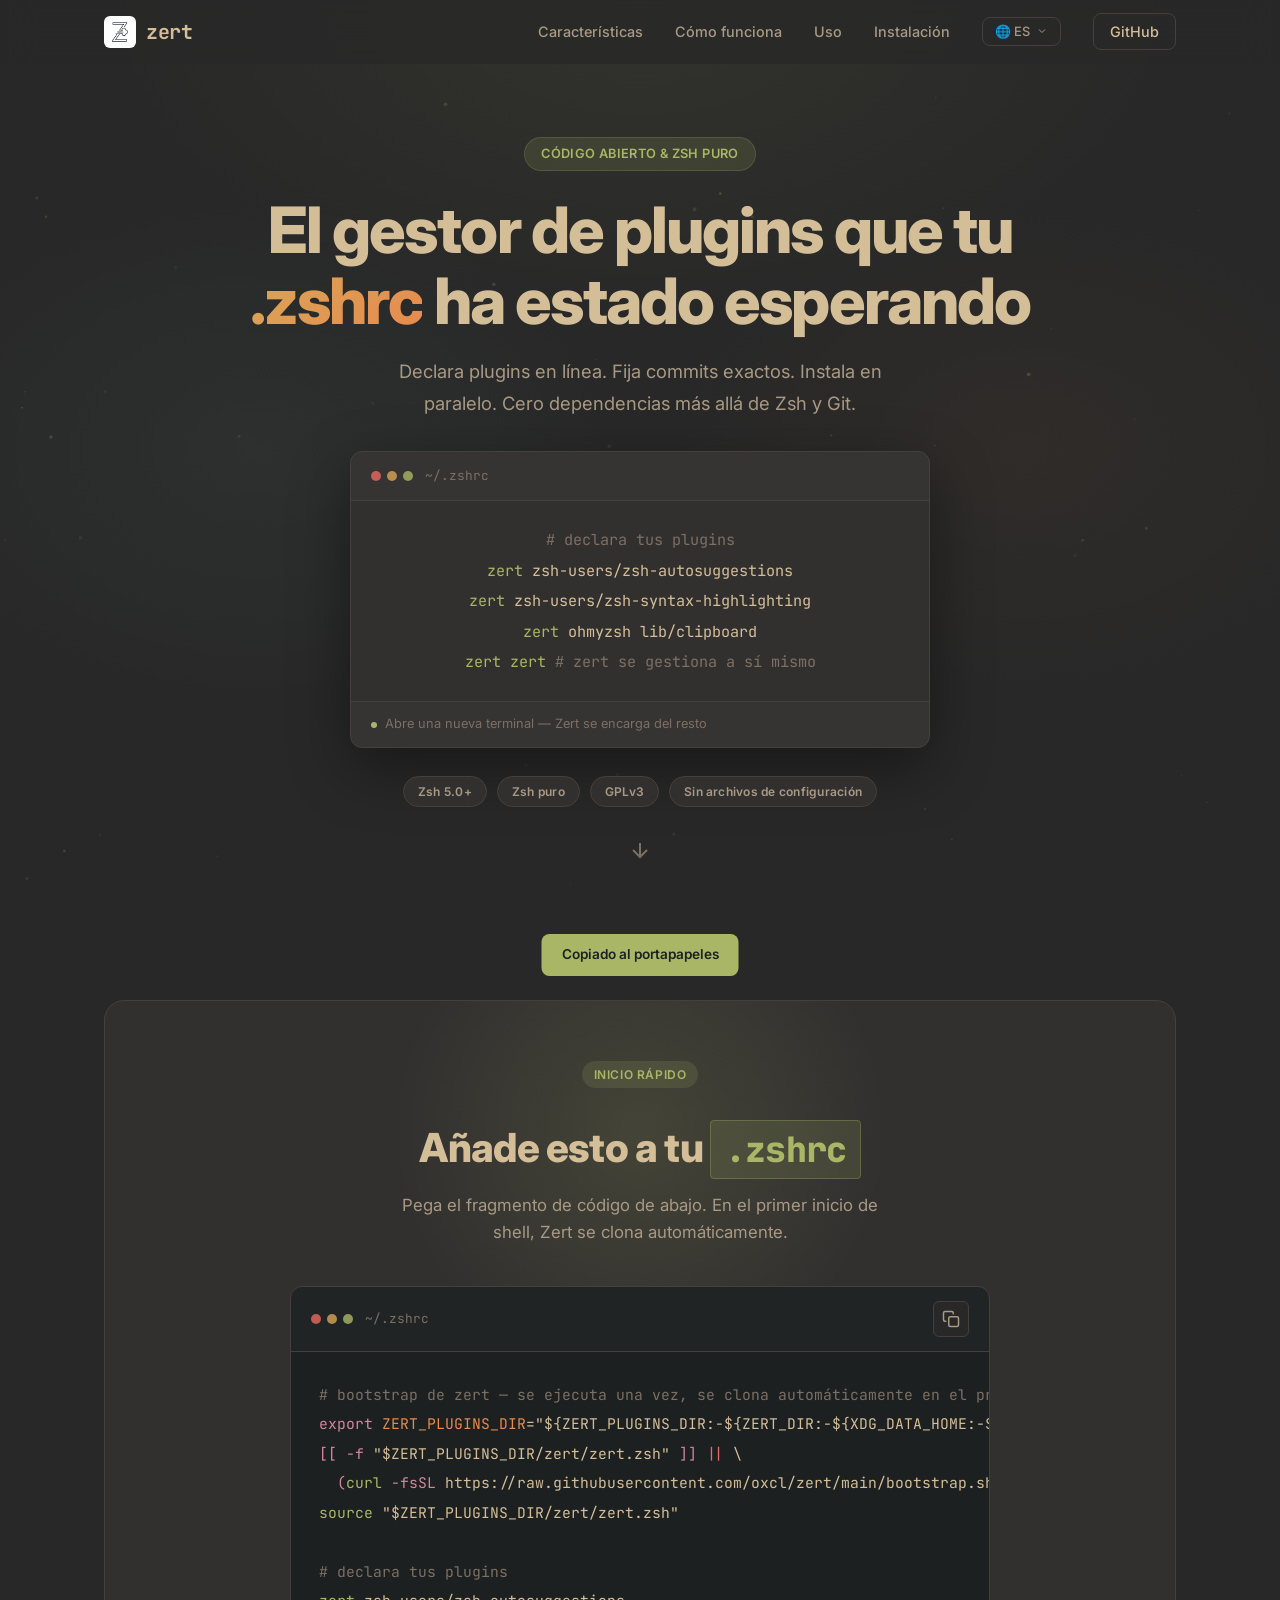
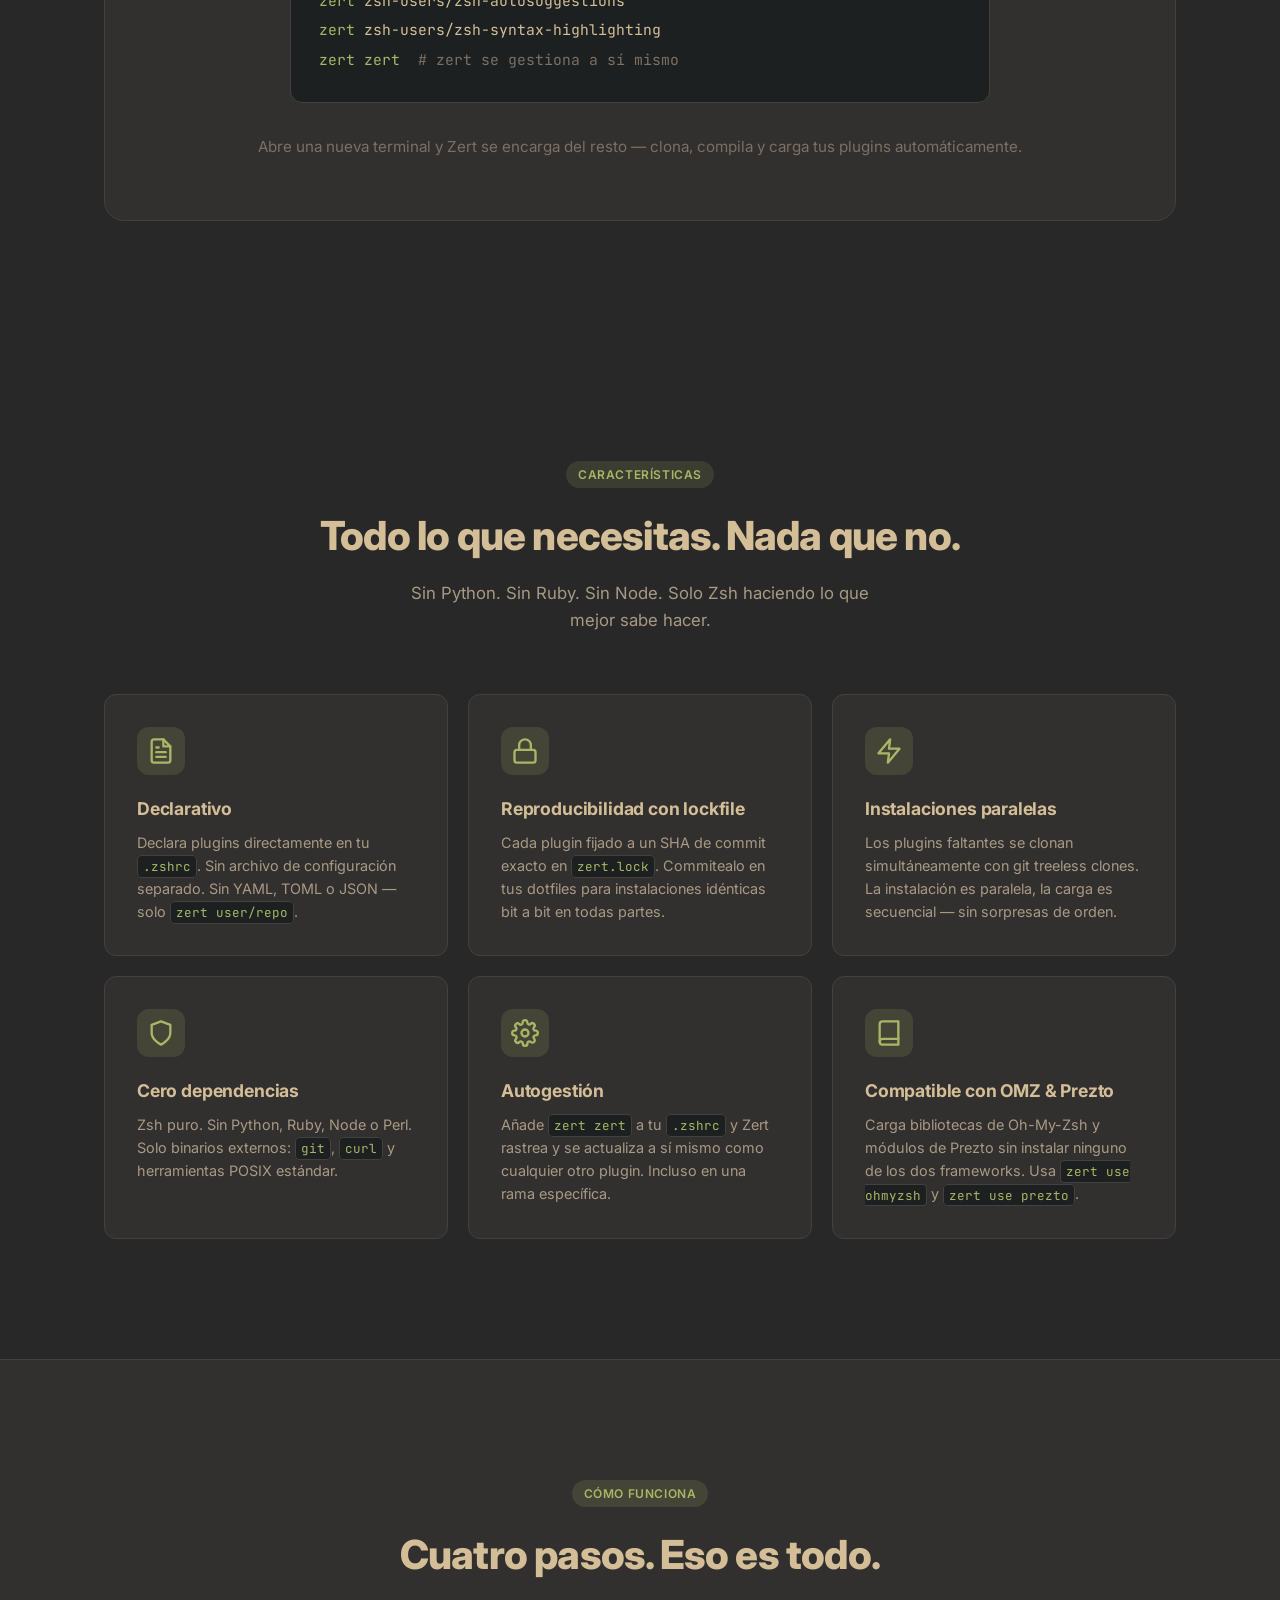
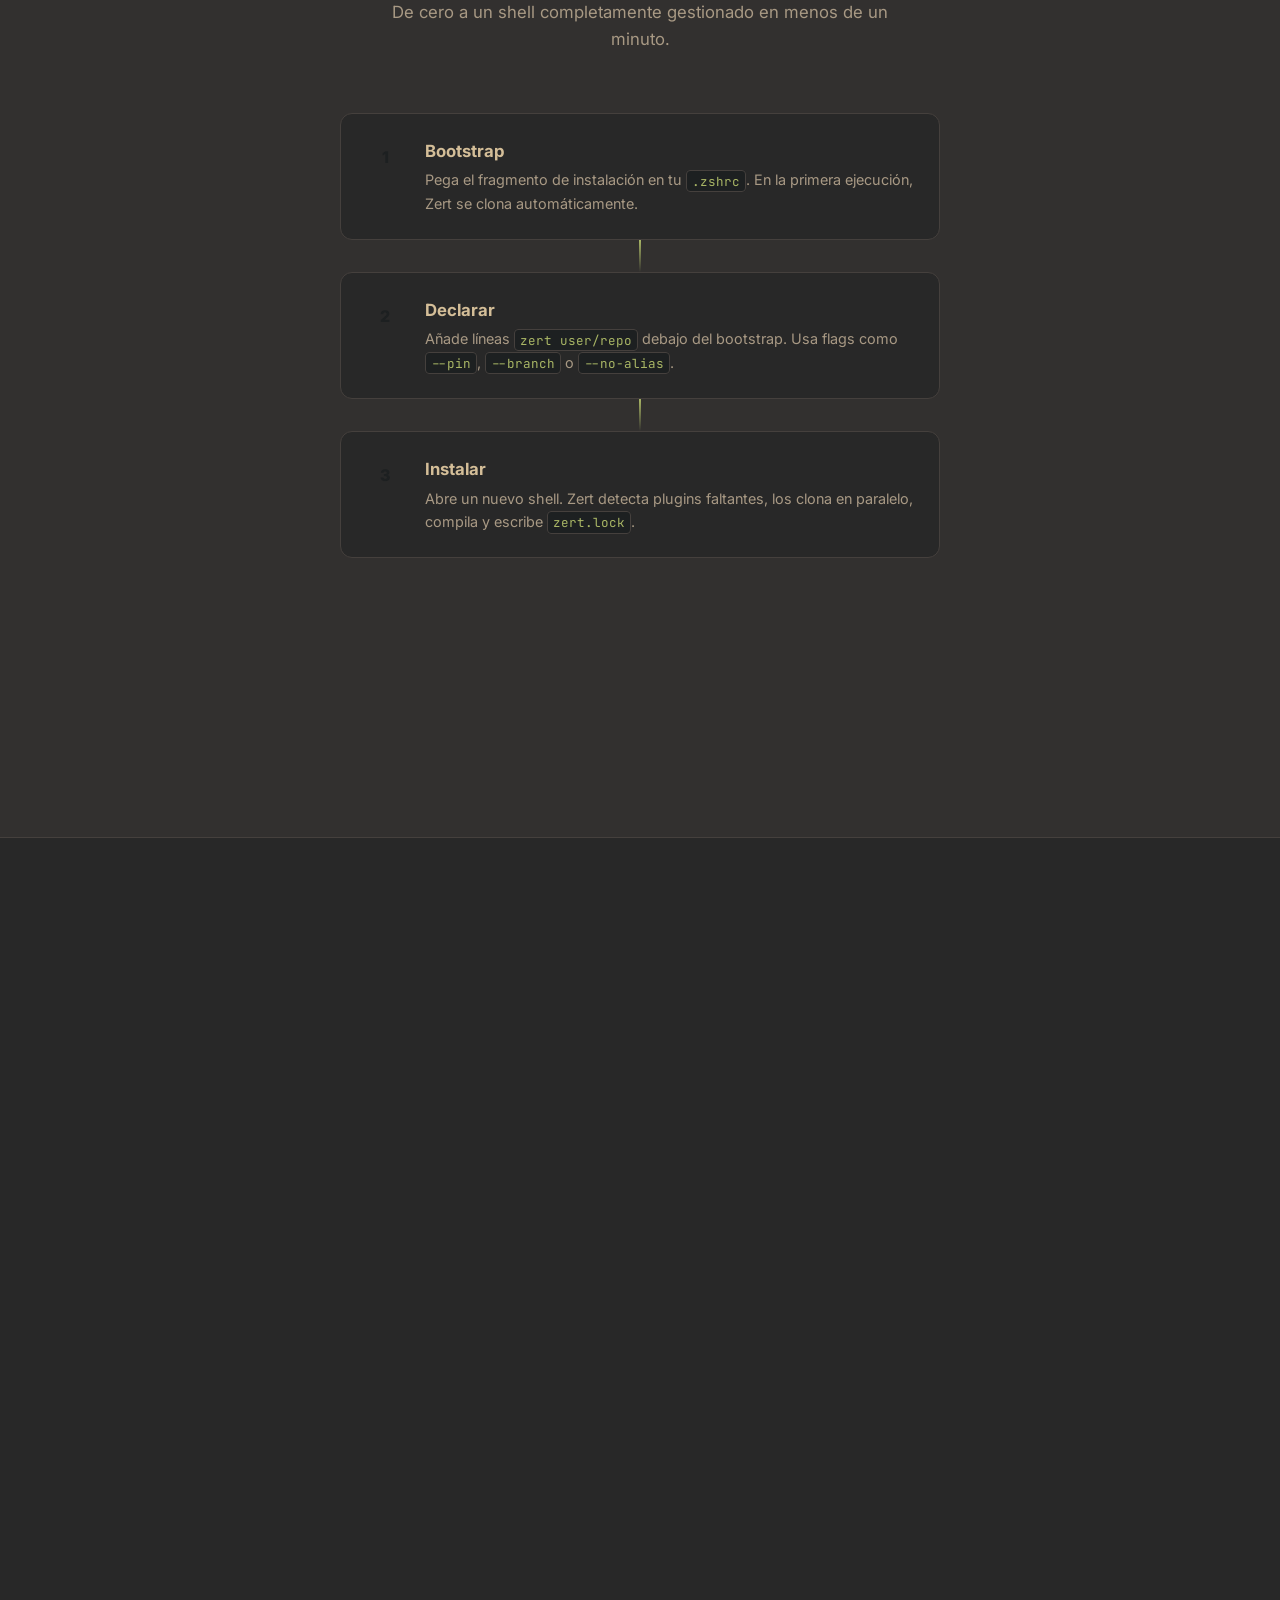
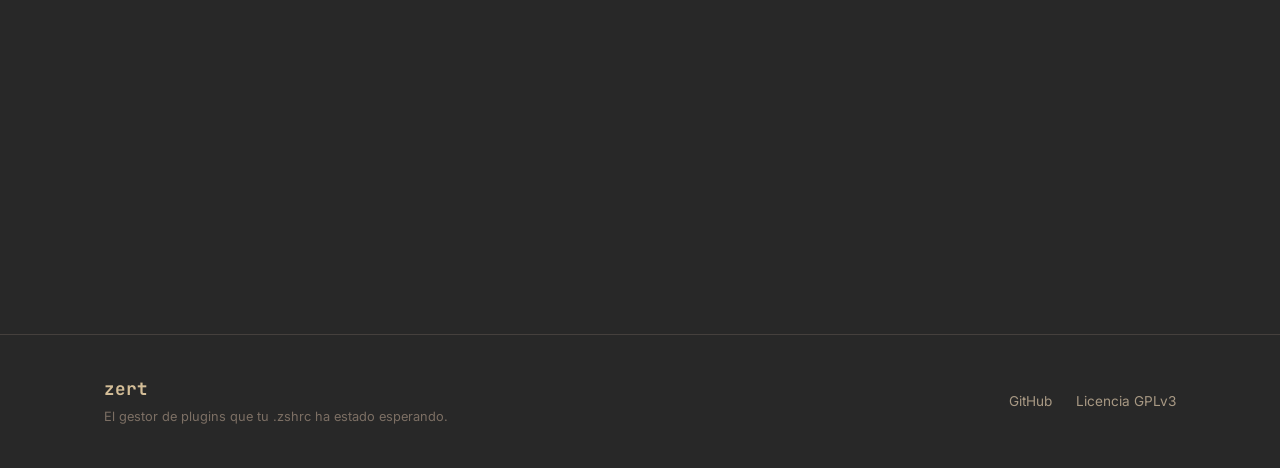
==== commit e61000e4: "fix bug when defining custom $ZERT_PLUGINS_DIR" ====
--- a/docs/es.html
+++ b/docs/es.html
@@ -112,7 +112,7 @@
                 <span></span><span></span><span></span>
               </div>
               <span>~/.zshrc</span>
-              <button class="copy-btn" data-copy='ZERT_PLUGINS_DIR="${ZERT_PLUGINS_DIR:-${ZERT_DIR:-${XDG_DATA_HOME:-$HOME/.local/share}/zert}/plugins}"; \
+              <button class="copy-btn" data-copy='export ZERT_PLUGINS_DIR="${ZERT_PLUGINS_DIR:-${ZERT_DIR:-${XDG_DATA_HOME:-$HOME/.local/share}/zert}/plugins}"; \
 [[ -f "$ZERT_PLUGINS_DIR/zert/zert.zsh" ]] || \
 (curl -fsSL https://raw.githubusercontent.com/oxcl/zert/main/bootstrap.sh | zsh); \
 source "$ZERT_PLUGINS_DIR/zert/zert.zsh"
@@ -124,7 +124,7 @@
               </button>
             </div>
             <pre class="bootstrap-pre"><code><span class="code-comment"># bootstrap de zert — se ejecuta una vez, se clona automáticamente en el primer inicio</span>
-<span class="code-var">ZERT_PLUGINS_DIR</span>=<span class="code-string">"${ZERT_PLUGINS_DIR:-${ZERT_DIR:-${XDG_DATA_HOME:-$HOME/.local/share}/zert}/plugins}"</span>
+<span class="code-kw">export</span> <span class="code-var">ZERT_PLUGINS_DIR</span>=<span class="code-string">"${ZERT_PLUGINS_DIR:-${ZERT_DIR:-${XDG_DATA_HOME:-$HOME/.local/share}/zert}/plugins}"</span>
 <span class="code-kw">[[</span> <span class="code-flag">-f</span> <span class="code-string">"$ZERT_PLUGINS_DIR/zert/zert.zsh"</span> <span class="code-kw">]]</span> <span class="code-operator">||</span> \
   <span class="code-kw">(</span><span class="code-cmd">curl</span> <span class="code-flag">-fsSL</span> https://raw.githubusercontent.com/oxcl/zert/main/bootstrap.sh <span class="code-operator">|</span> <span class="code-cmd">zsh</span><span class="code-kw">)</span>
 <span class="code-cmd">source</span> <span class="code-string">"$ZERT_PLUGINS_DIR/zert/zert.zsh"</span>
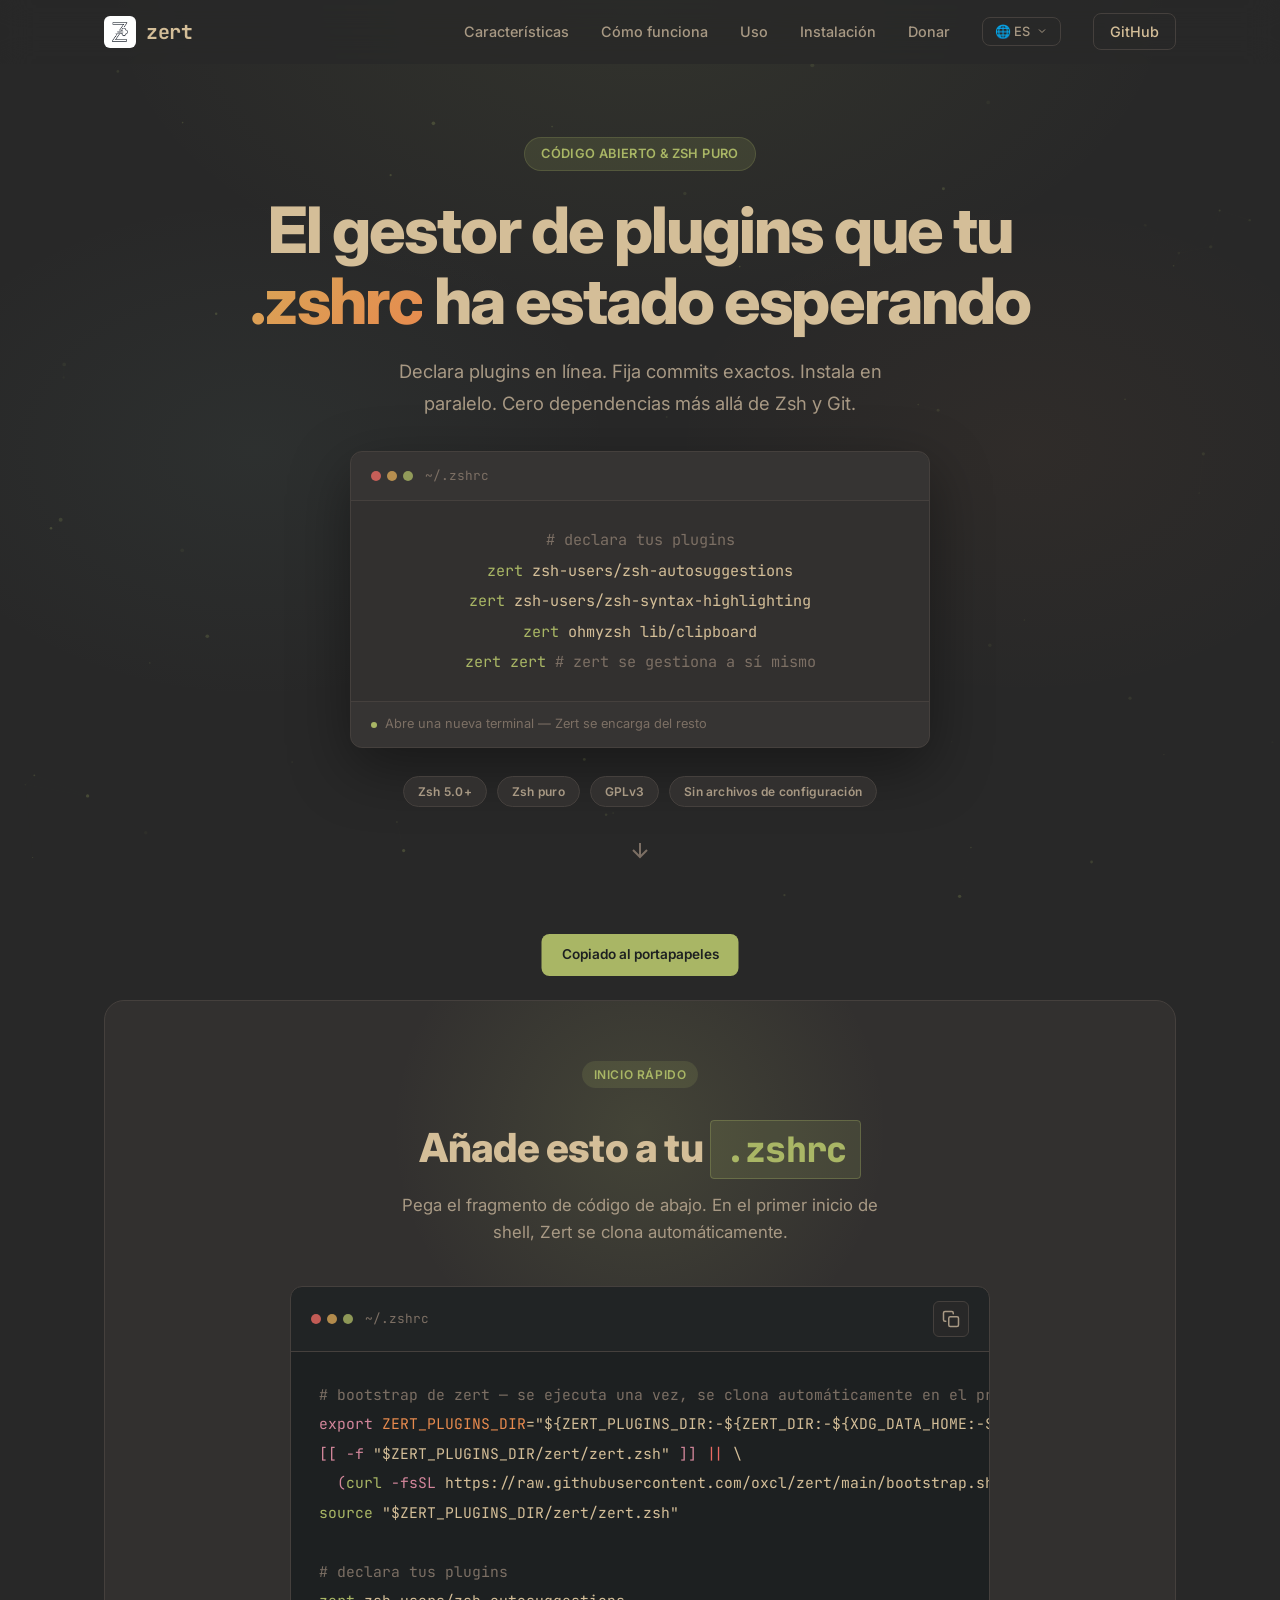
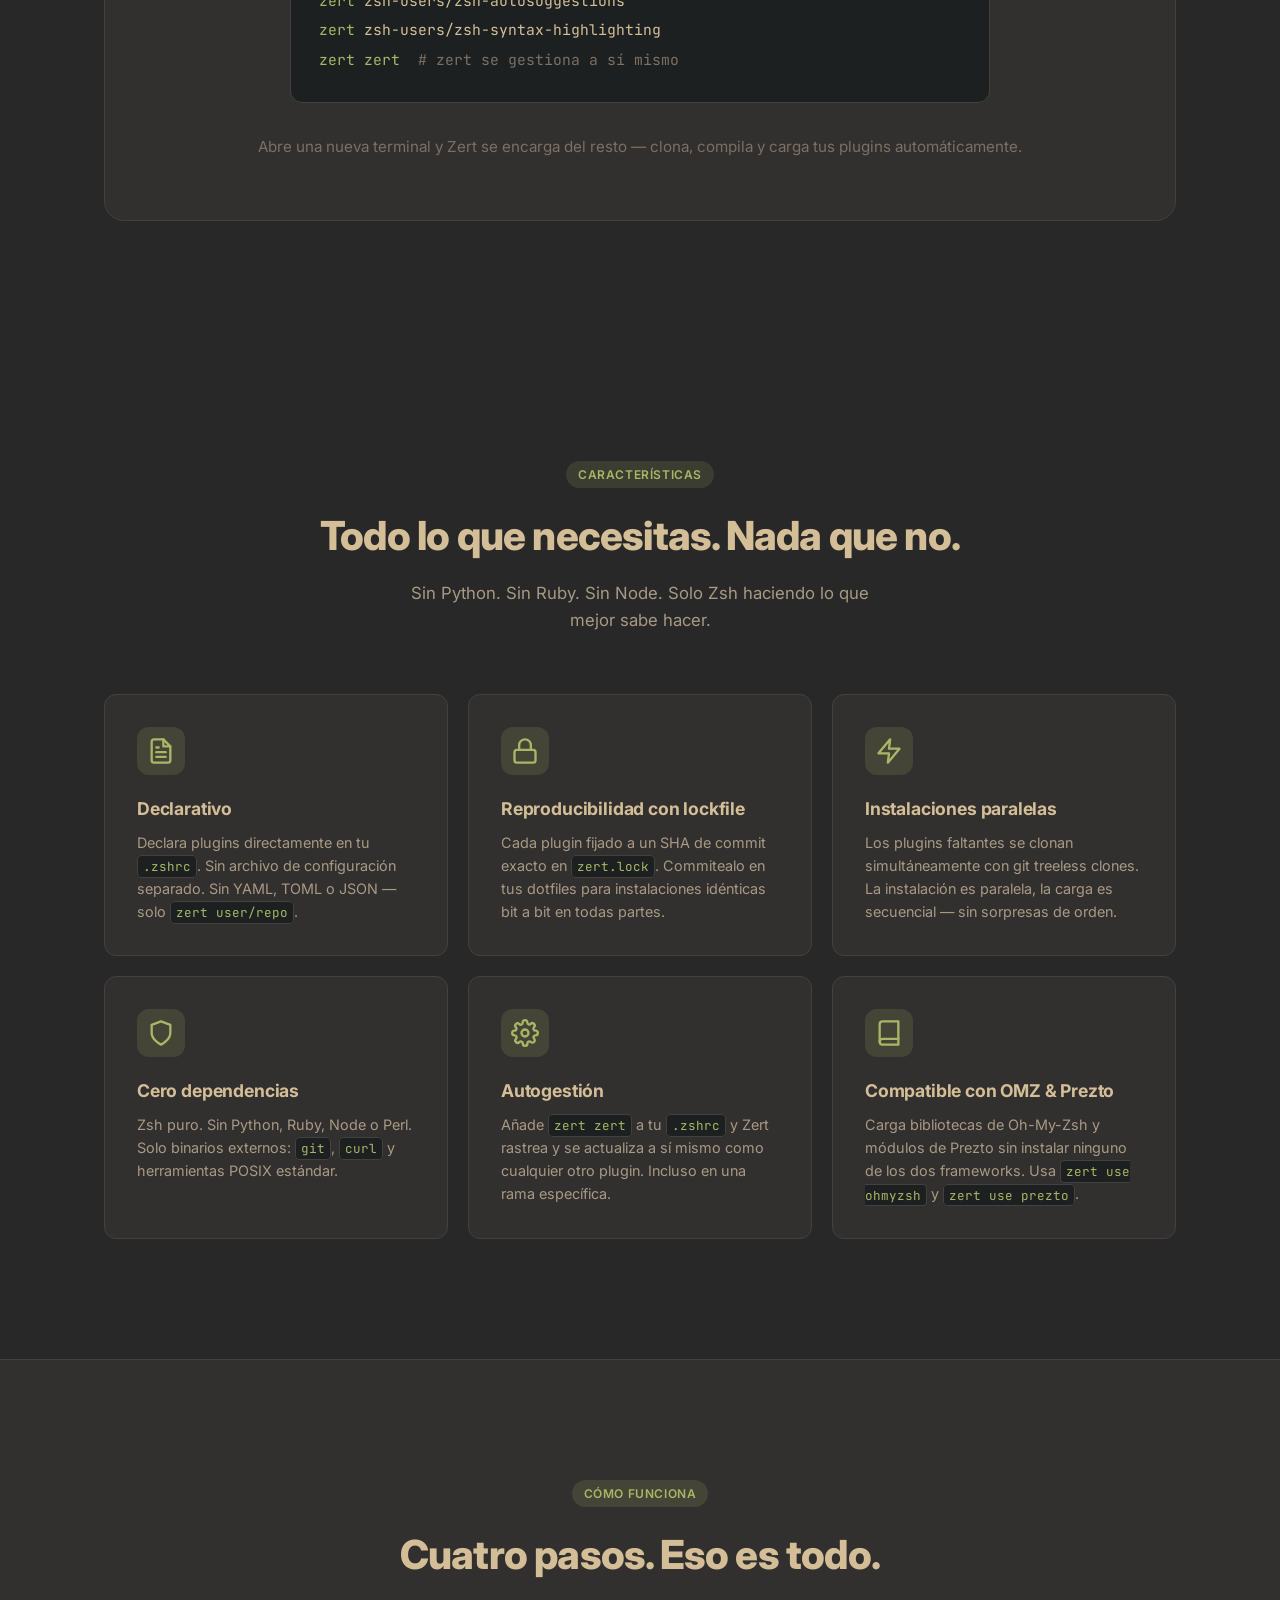
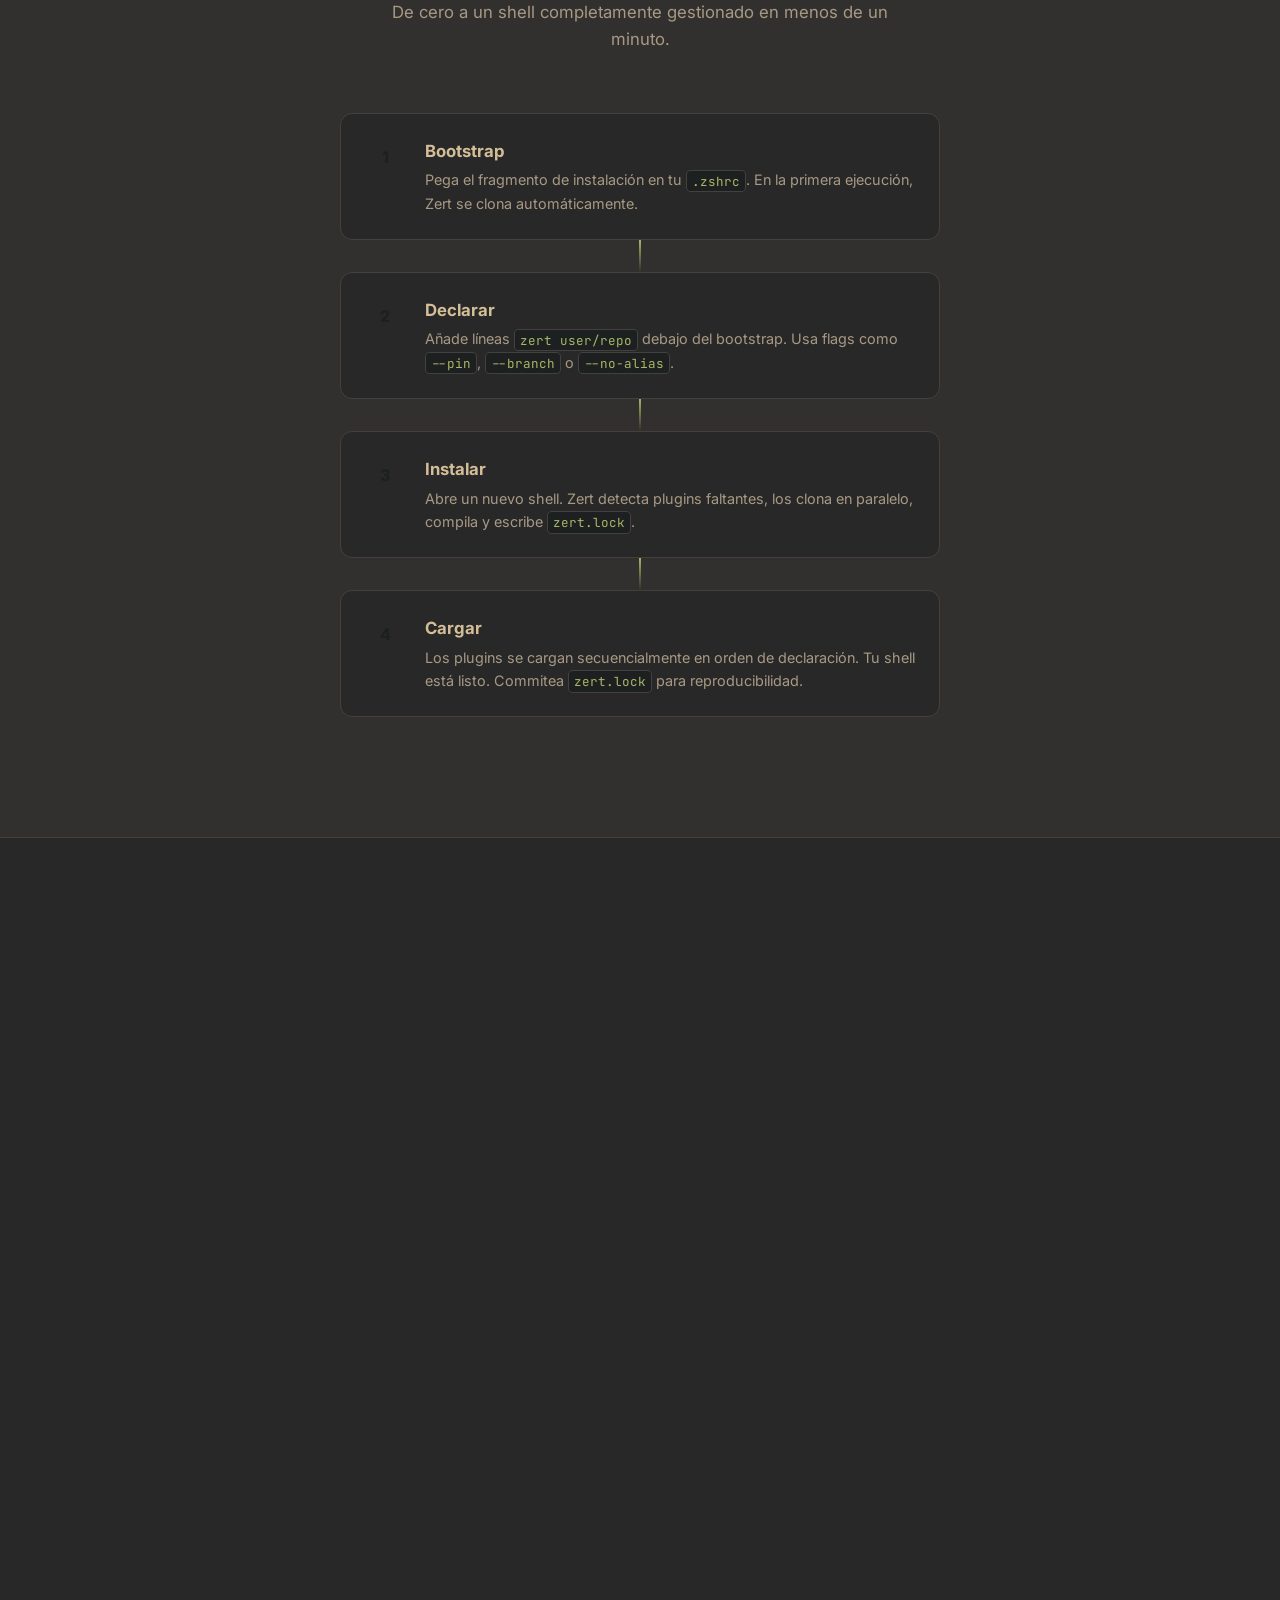
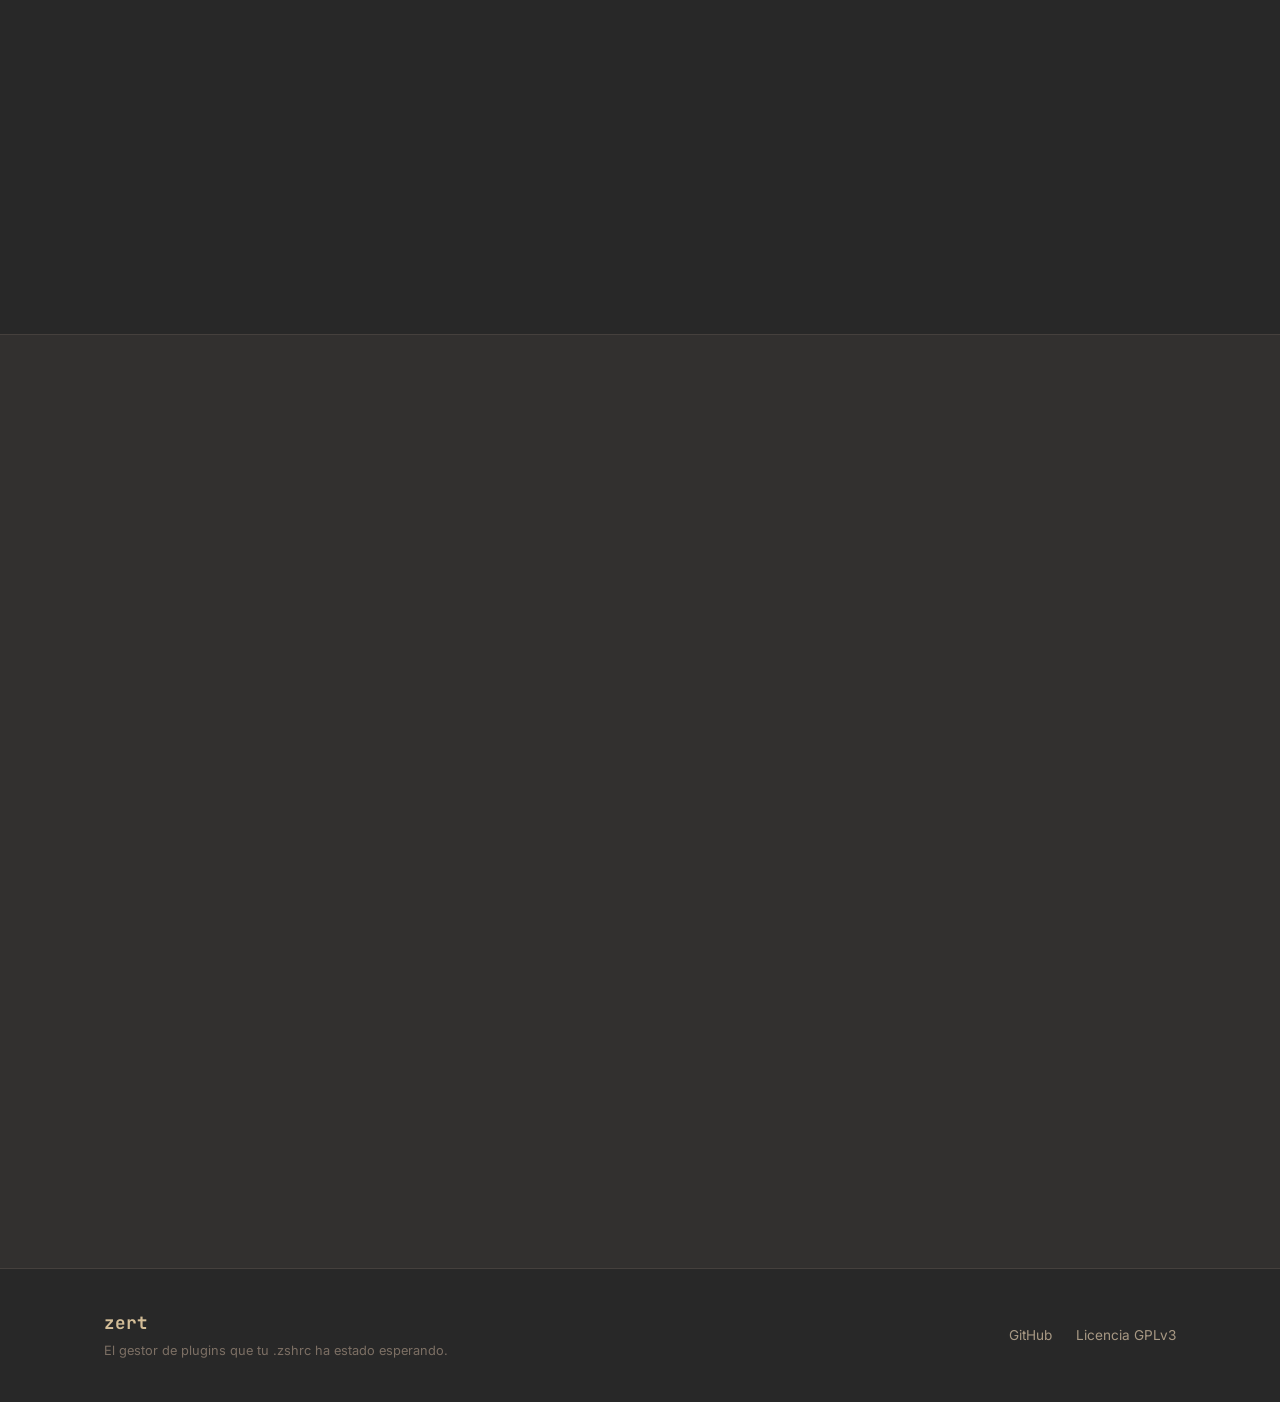
==== commit fb11ecf4: "add donations" ====
--- a/docs/es.html
+++ b/docs/es.html
@@ -27,6 +27,7 @@
         <li><a href="#how-it-works">Cómo funciona</a></li>
         <li><a href="#usage">Uso</a></li>
         <li><a href="#install">Instalación</a></li>
+        <li><a href="#donate">Donar</a></li>
         <li>
           <div class="nav-lang" id="navLang">
             <button class="nav-lang-btn" id="navLangBtn" aria-label="Seleccionar idioma">
@@ -359,6 +360,92 @@
         </div>
       </div>
     </section>
+
+    <section class="donate-section" id="donate" aria-label="Support Zert development">
+      <div class="container">
+        <div class="donate-card reveal">
+          <span class="section-tag">Support</span>
+          <h2>Support Zert</h2>
+          <p class="donate-sub">Zert is free and open source. If you find it useful, consider supporting development with a donation.</p>
+          <div class="donate-content">
+            <div class="donate-selector">
+              <button class="token-item active" data-token="btc" data-address="bc1qhngkx9670q2vc4w494yfys3cpx2ykne90tanl7" data-qr="images/qr/btc.png" type="button">
+                <span class="token-label">
+                  <img src="images/crypto/btc.svg" alt="" width="24" height="24" class="token-icon" loading="lazy" />
+                  Bitcoin
+                </span>
+              </button>
+              <button class="token-item" data-token="eth" data-address="0x808cC6a9A9b51fD0f422A1C3c07582bDDeAD0e71" data-qr="images/qr/eth.png" type="button">
+                <span class="token-label">
+                  <img src="images/crypto/eth.svg" alt="" width="24" height="24" class="token-icon" loading="lazy" />
+                  Ethereum
+                </span>
+              </button>
+              <div class="token-item has-networks" data-token="usdt">
+                <button class="token-header" type="button">
+                  <span class="token-label">
+                    <img src="images/crypto/usdt.svg" alt="" width="24" height="24" class="token-icon" loading="lazy" />
+                    USDT
+                  </span>
+                </button>
+                <div class="token-body">
+                  <button class="network-btn active" data-address="0x808cC6a9A9b51fD0f422A1C3c07582bDDeAD0e71" data-qr="images/qr/eth.png" type="button">ERC20</button>
+                  <button class="network-btn" data-address="TGT3bS4cns49wqMSCatCDHbwqYyCZReW53" data-qr="images/qr/tron.png" type="button">TRX</button>
+                  <button class="network-btn" data-address="9vrqETM8ByBbRB9foWyFfzrcmRmYQXjmsdKjz87jVoqg" data-qr="images/qr/sol.png" type="button">SOL</button>
+                </div>
+              </div>
+              <div class="token-item has-networks" data-token="usdc">
+                <button class="token-header" type="button">
+                  <span class="token-label">
+                    <img src="images/crypto/usdc.svg" alt="" width="24" height="24" class="token-icon" loading="lazy" />
+                    USDC
+                  </span>
+                </button>
+                <div class="token-body">
+                  <button class="network-btn active" data-address="0x808cC6a9A9b51fD0f422A1C3c07582bDDeAD0e71" data-qr="images/qr/eth.png" type="button">ERC20</button>
+                  <button class="network-btn" data-address="TGT3bS4cns49wqMSCatCDHbwqYyCZReW53" data-qr="images/qr/tron.png" type="button">TRX</button>
+                  <button class="network-btn" data-address="9vrqETM8ByBbRB9foWyFfzrcmRmYQXjmsdKjz87jVoqg" data-qr="images/qr/sol.png" type="button">SOL</button>
+                </div>
+              </div>
+              <button class="token-item" data-token="bnb" data-address="0x808cC6a9A9b51fD0f422A1C3c07582bDDeAD0e71" data-qr="images/qr/eth.png" type="button">
+                <span class="token-label">
+                  <img src="images/crypto/bnb.svg" alt="" width="24" height="24" class="token-icon" loading="lazy" />
+                  BNB
+                </span>
+              </button>
+              <button class="token-item" data-token="trx" data-address="TGT3bS4cns49wqMSCatCDHbwqYyCZReW53" data-qr="images/qr/tron.png" type="button">
+                <span class="token-label">
+                  <img src="images/crypto/trx.svg" alt="" width="24" height="24" class="token-icon" loading="lazy" />
+                  TRON
+                </span>
+              </button>
+              <button class="token-item" data-token="xmr" data-address="89tM6QHrNfXZEaZugfhuhYiiPdssTR8wv5CasP9ZRj9TWRKhooW32xA4zFr9tVQTo7AqbTe4BTCKW546cb4pj8YnAS39G4Q" data-qr="images/qr/xmr.png" type="button">
+                <span class="token-label">
+                  <img src="images/crypto/xmr.svg" alt="" width="24" height="24" class="token-icon" loading="lazy" />
+                  Monero
+                </span>
+              </button>
+              <button class="token-item" data-token="ton" data-address="UQDiyvAj3toOs1ezT7Yp3TpwtJIWeUi0tD7Mz_yKeoiuwmZD" data-qr="images/qr/ton.png" type="button">
+                <span class="token-label">
+                  <img src="images/crypto/ton.svg" alt="" width="24" height="24" class="token-icon" loading="lazy" />
+                  TON
+                </span>
+              </button>
+            </div>
+            <div class="donate-display">
+              <div class="donate-qr-wrap">
+                <img id="donate-qr" src="images/qr/btc.png" alt="QR Code for BTC address" width="260" height="260" class="qr-image" />
+                <p class="qr-label">Scan to donate</p>
+              </div>
+              <div class="donate-address-row">
+                <code id="donate-address" class="address-text">bc1qhngkx9670q2vc4w494yfys3cpx2ykne90tanl7</code>
+                <button class="copy-btn" id="donate-copy-btn" type="button" data-copy-label="Copy" data-copied-label="Copied">Copy</button>
+              </div>
+            </div>
+          </div>
+        </div>
+      </div>
+    </section>
   </main>
 
   <footer class="footer">
--- a/docs/style.css
+++ b/docs/style.css
@@ -882,6 +882,251 @@
 .code-kw { color: #d3869b; }
 .code-operator { color: #ea6962; }
 
+/* ===== Donate Section ===== */
+.donate-section {
+  padding: 100px 0 120px;
+  background: var(--bg-surface);
+  border-top: 1px solid var(--border);
+}
+
+.donate-card {
+  text-align: center;
+}
+
+.donate-card h2 {
+  font-size: clamp(1.75rem, 4vw, 2.5rem);
+  font-weight: 800;
+  letter-spacing: -0.02em;
+  margin-top: 12px;
+  margin-bottom: 12px;
+}
+
+.donate-sub {
+  font-size: 1.05rem;
+  color: var(--text-muted);
+  max-width: 500px;
+  margin: 0 auto 2.5rem;
+}
+
+.donate-content {
+  display: grid;
+  grid-template-columns: 1fr 1fr;
+  gap: 3rem;
+  align-items: start;
+  text-align: left;
+}
+
+.donate-selector {
+  display: flex;
+  flex-direction: column;
+}
+
+.token-item {
+  display: block;
+  width: 100%;
+  border: 1px solid var(--border);
+  border-radius: 10px;
+  background: var(--bg);
+  cursor: pointer;
+  font-family: inherit;
+  transition: background-color 0.2s, border-color 0.2s, box-shadow 0.2s;
+  -webkit-tap-highlight-color: transparent;
+}
+
+.token-item + .token-item {
+  margin-top: 0.5rem;
+}
+
+.token-item:hover {
+  border-color: var(--accent-dim);
+  background: var(--bg-surface-hover);
+}
+
+.token-item.active {
+  border-color: var(--accent);
+  box-shadow: 0 0 0 1px var(--accent);
+}
+
+.token-item.has-networks {
+  cursor: default;
+}
+
+.token-item.has-networks:hover {
+  background: var(--bg-surface-hover);
+}
+
+.token-item.active.has-networks {
+  background: var(--accent-glow);
+}
+
+.token-header {
+  display: flex;
+  align-items: center;
+  width: 100%;
+  padding: 0.875rem 1.125rem;
+  background: transparent;
+  border: none;
+  cursor: pointer;
+  font-family: inherit;
+  font-size: 0.95rem;
+  font-weight: 600;
+  color: var(--text);
+  text-align: start;
+  transition: color 0.2s;
+}
+
+.token-item.has-networks:hover .token-header {
+  color: var(--accent);
+}
+
+.token-item:not(.has-networks) {
+  padding: 0.875rem 1.125rem;
+  text-align: start;
+  font-size: 0.95rem;
+  font-weight: 600;
+  color: var(--text);
+  background: var(--bg);
+}
+
+.token-item:not(.has-networks):hover {
+  background: var(--accent-glow);
+  color: var(--accent);
+  border-color: var(--accent-dim);
+}
+
+.token-item.active:not(.has-networks) {
+  background: var(--accent-glow);
+  color: var(--accent);
+  border-color: var(--accent);
+}
+
+.token-label {
+  display: flex;
+  align-items: center;
+  gap: 0.625rem;
+}
+
+.token-icon {
+  width: 24px;
+  height: 24px;
+  flex-shrink: 0;
+  border-radius: 50%;
+}
+
+.token-body {
+  display: none;
+  flex-wrap: wrap;
+  gap: 0.5rem;
+  padding: 0 1.125rem 1rem;
+}
+
+.token-item.expanded .token-body {
+  display: flex;
+}
+
+.token-body .network-btn {
+  padding: 0.4rem 0.875rem;
+  font-size: 0.825rem;
+  font-weight: 500;
+  border-radius: 999px;
+  border: 1.5px solid var(--border);
+  background: var(--bg);
+  color: var(--text-muted);
+  cursor: pointer;
+  font-family: inherit;
+  transition: all 0.2s;
+}
+
+.token-body .network-btn:hover {
+  border-color: var(--accent-dim);
+  color: var(--accent);
+  background: var(--accent-glow);
+}
+
+.token-body .network-btn.active {
+  background: var(--accent);
+  color: #1d2021;
+  border-color: var(--accent);
+}
+
+.donate-display {
+  text-align: center;
+}
+
+.donate-qr-wrap {
+  margin-bottom: 1.5rem;
+}
+
+.qr-image {
+  width: 260px;
+  height: 260px;
+  object-fit: contain;
+  margin: 0 auto;
+  border-radius: 12px;
+  background: var(--bg);
+  box-shadow: 0 8px 32px rgba(0, 0, 0, 0.2);
+  transition: opacity 0.3s ease, transform 0.3s ease;
+}
+
+.qr-label {
+  margin-top: 0.75rem;
+  font-size: 0.9rem;
+  color: var(--text-dim);
+}
+
+.donate-address-row {
+  display: flex;
+  align-items: center;
+  gap: 0.75rem;
+  justify-content: center;
+}
+
+.address-text {
+  font-family: var(--font-mono);
+  font-size: 0.78rem;
+  color: var(--text);
+  background: var(--code-bg);
+  padding: 0.625rem 1rem;
+  border-radius: 8px;
+  border: 1px solid var(--code-border);
+  word-break: break-all;
+  cursor: pointer;
+  flex: 1;
+  min-width: 0;
+  text-align: start;
+  transition: background 0.2s, border-color 0.2s;
+  line-height: 1.5;
+}
+
+.address-text:hover {
+  border-color: var(--accent-dim);
+  background: var(--accent-glow);
+}
+
+.donate-address-row .copy-btn {
+  width: auto;
+  height: auto;
+  padding: 0.625rem 1.25rem;
+  font-size: 0.85rem;
+  font-weight: 600;
+  border-radius: 8px;
+  background: var(--accent);
+  color: #1d2021;
+  border-color: var(--accent);
+}
+
+.donate-address-row .copy-btn:hover {
+  background: var(--accent-dim);
+  border-color: var(--accent-dim);
+  color: #1d2021;
+}
+
+.donate-address-row .copy-btn.copied {
+  background: var(--accent);
+  border-color: var(--accent);
+  color: #1d2021;
+}
+
 /* ===== Footer ===== */
 .footer {
   padding: 40px 0;
@@ -1068,6 +1313,11 @@
     gap: 20px;
     text-align: center;
   }
+
+  .donate-content {
+    grid-template-columns: 1fr;
+    gap: 2rem;
+  }
 }
 
 @media (max-width: 480px) {
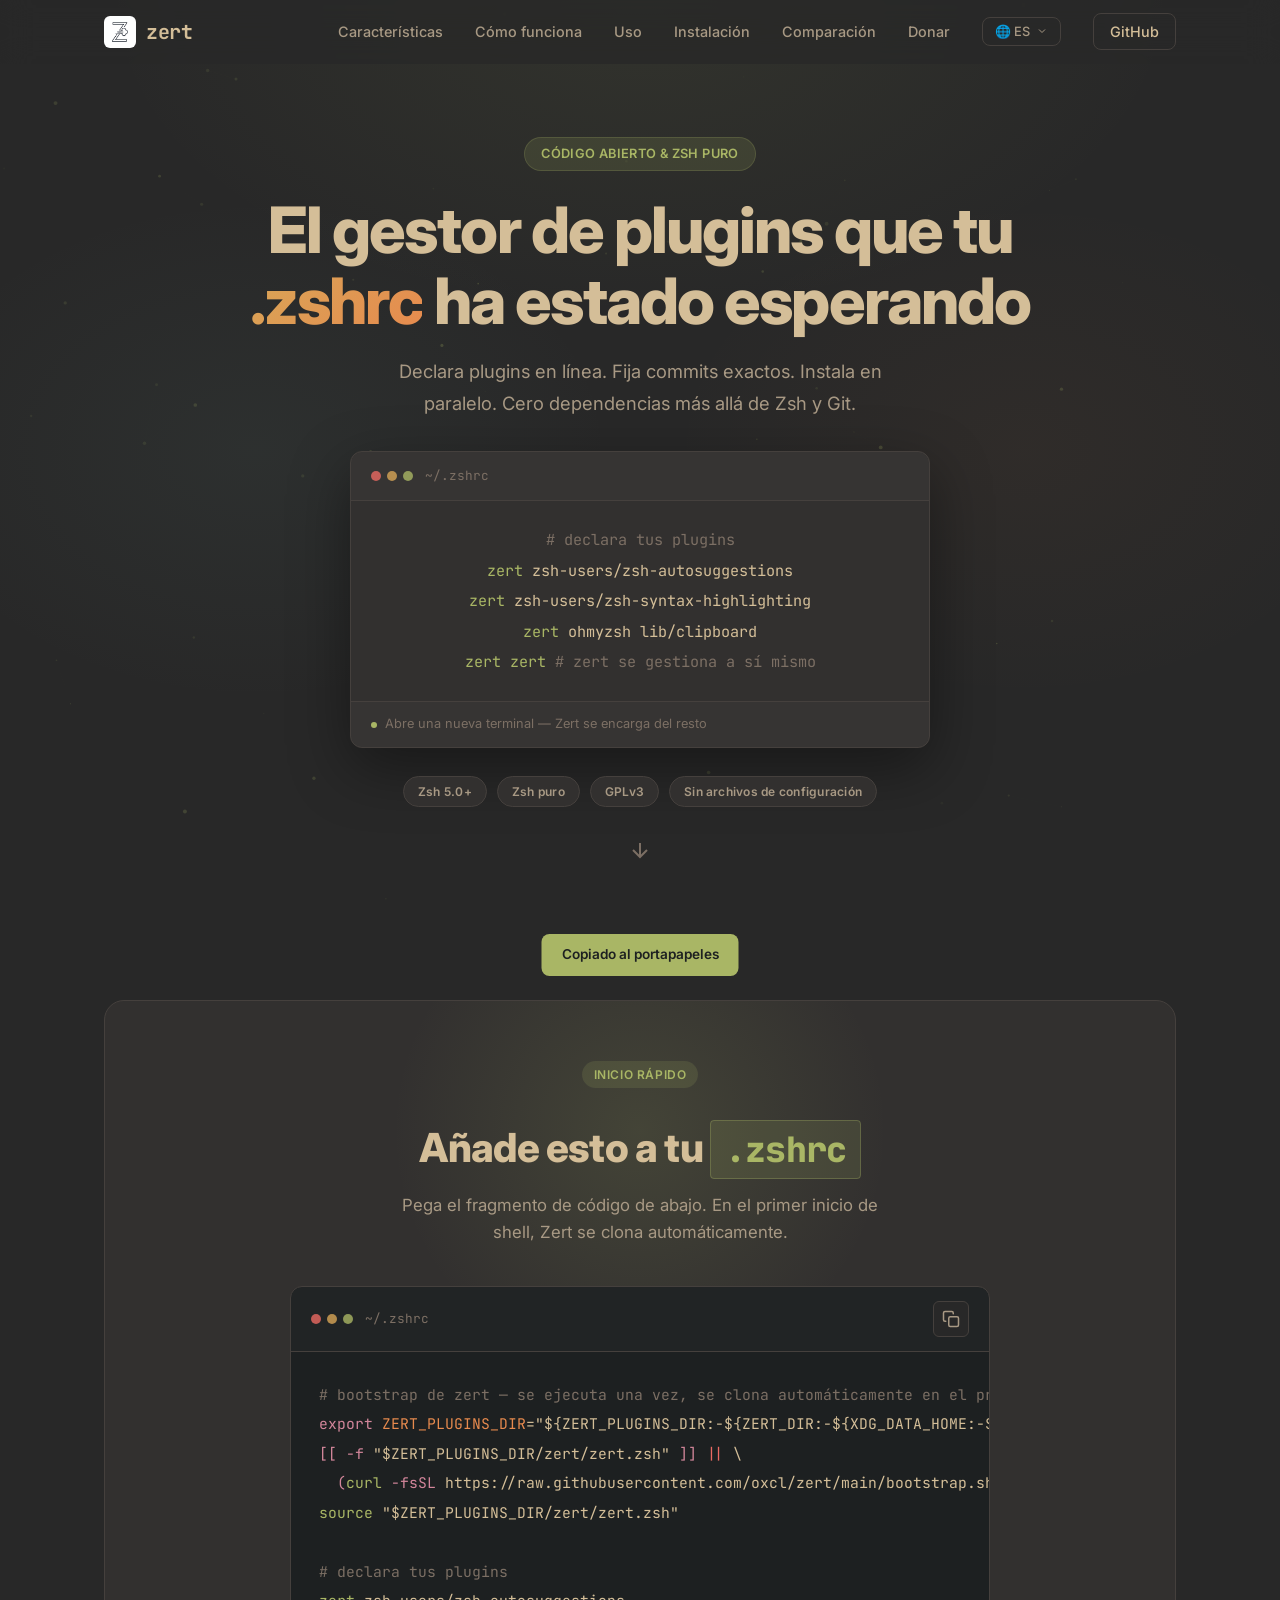
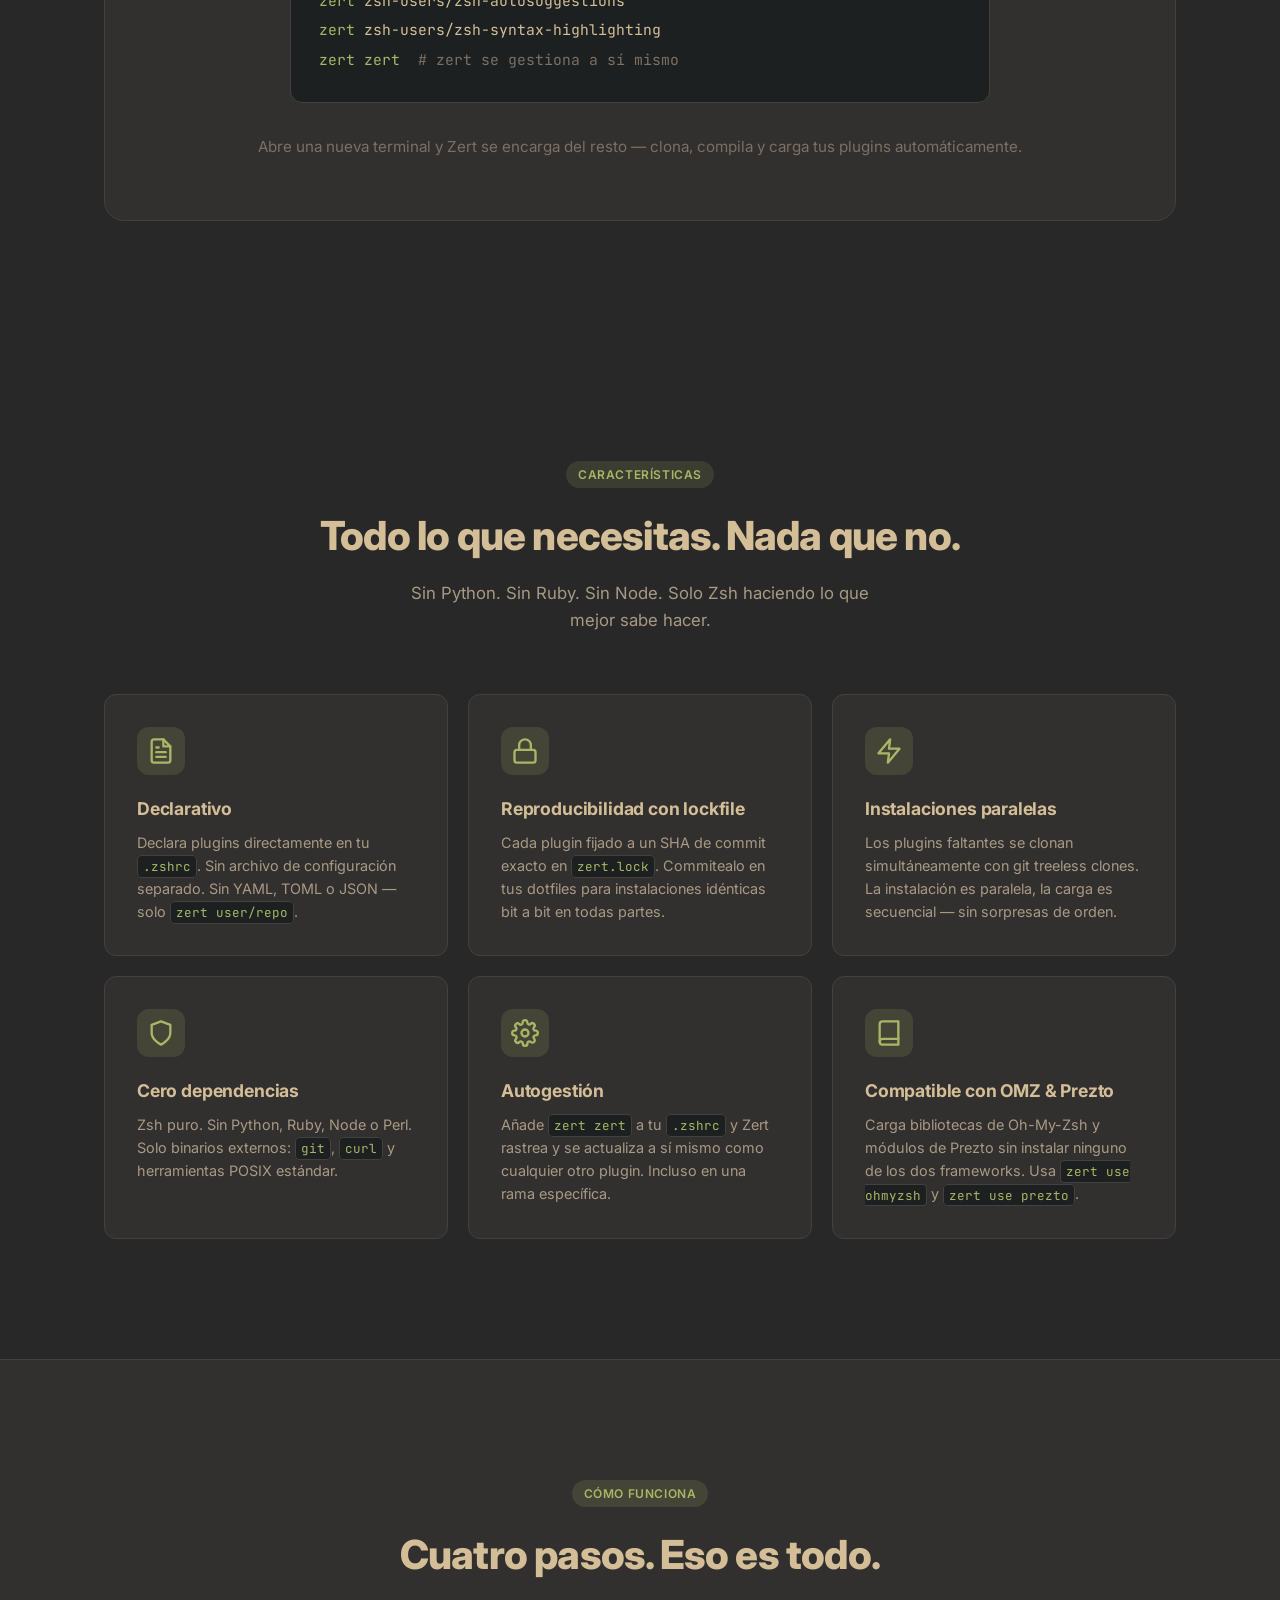
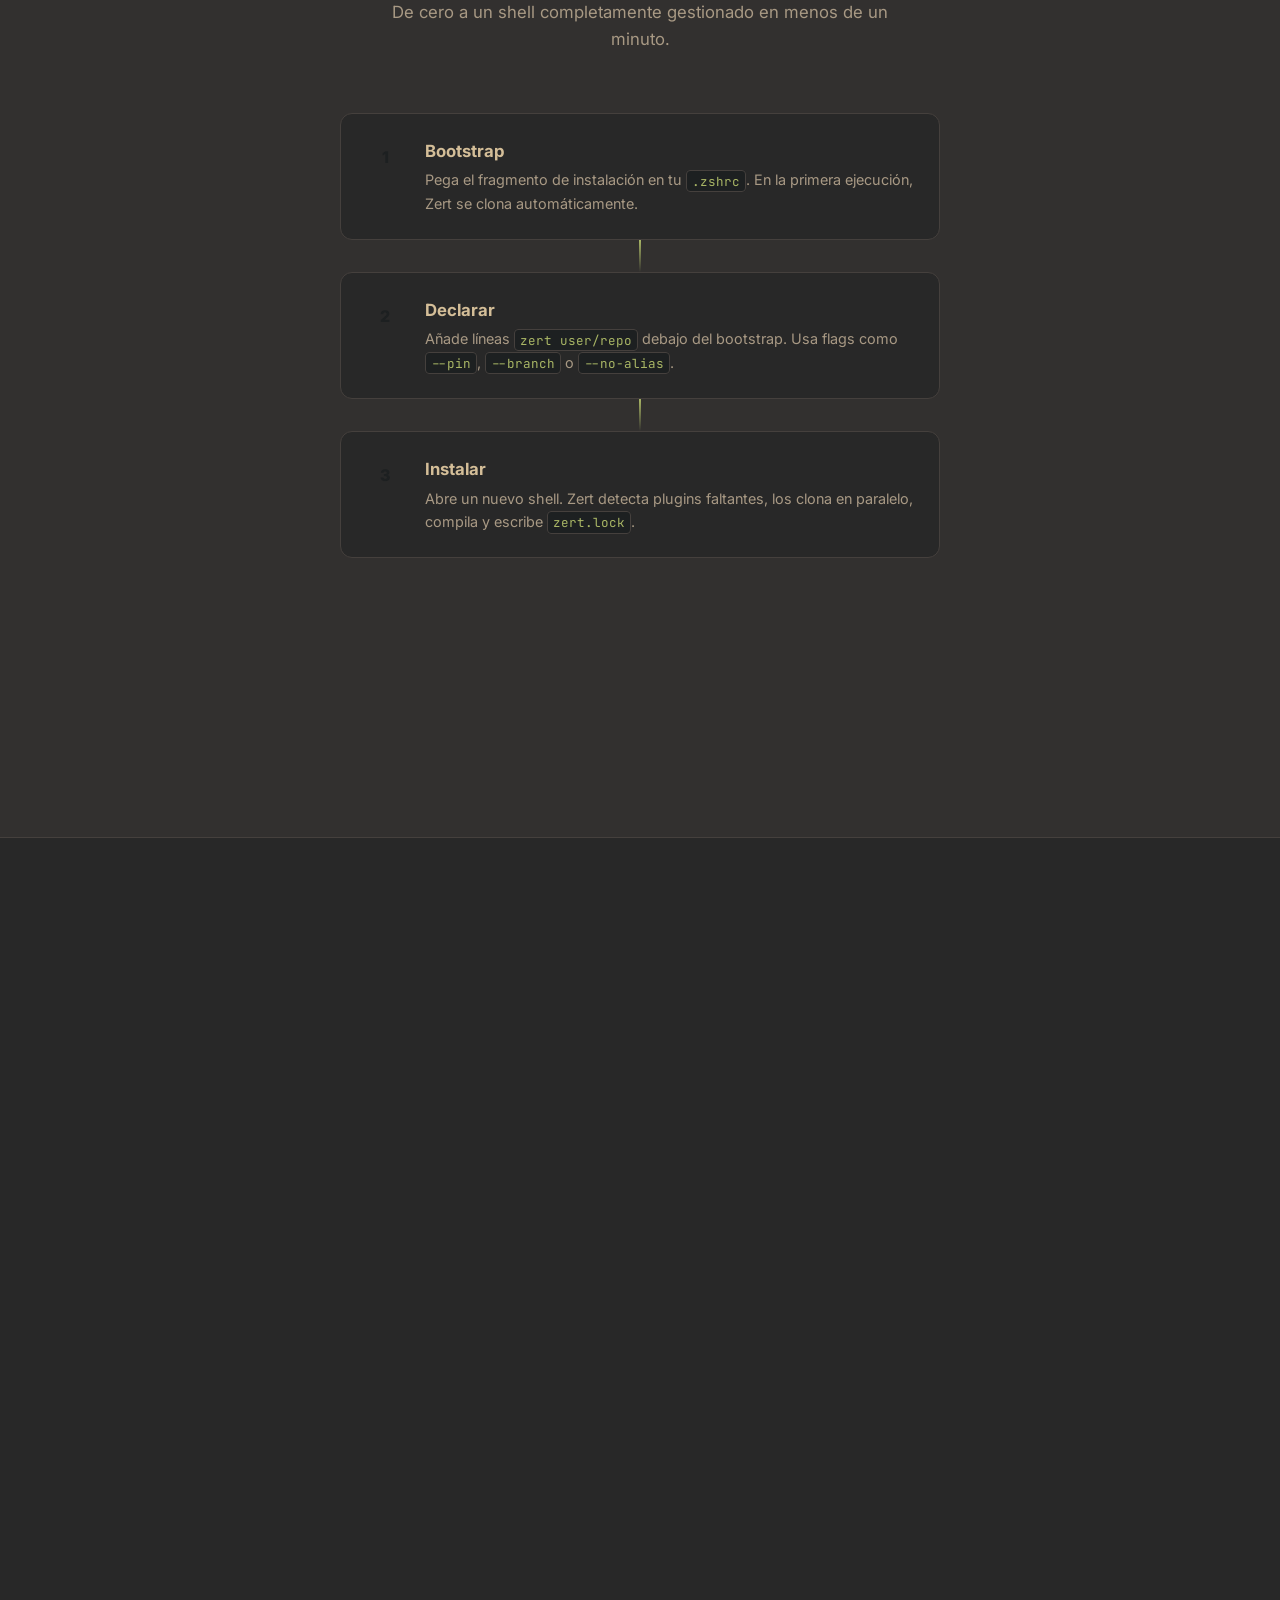
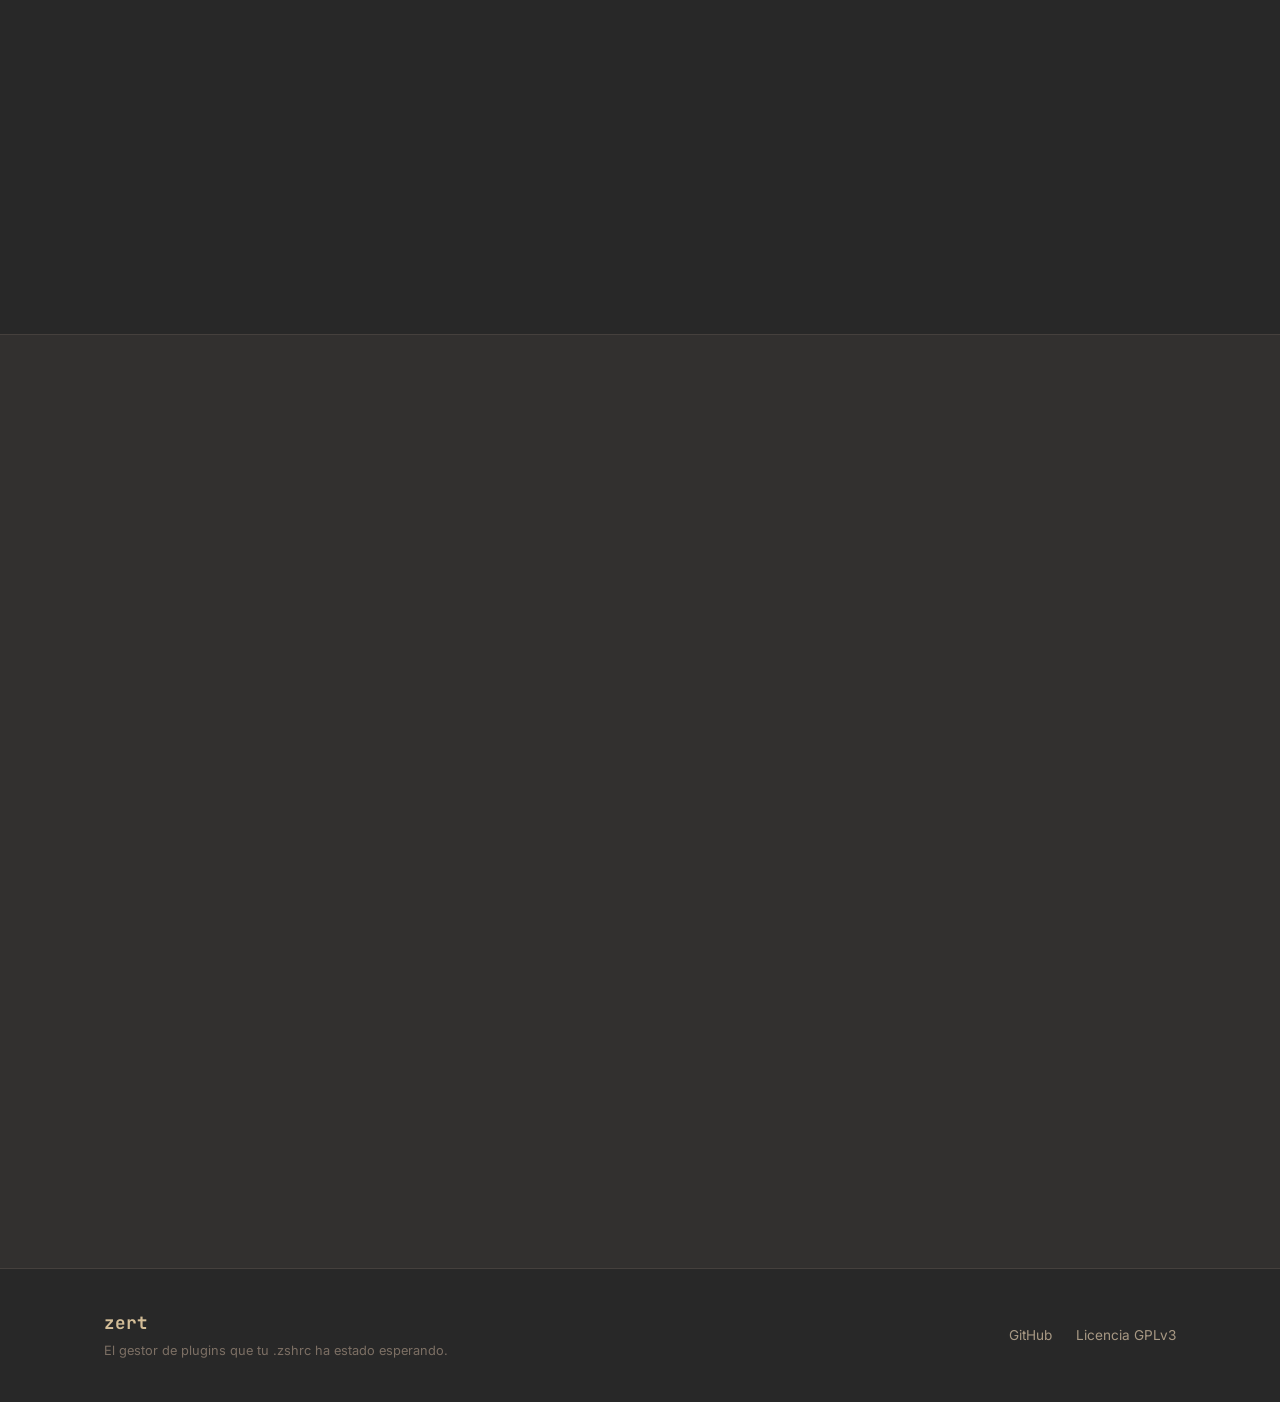
==== commit 91367775: "add comparison to website" ====
--- a/docs/es.html
+++ b/docs/es.html
@@ -27,6 +27,7 @@
         <li><a href="#how-it-works">Cómo funciona</a></li>
         <li><a href="#usage">Uso</a></li>
         <li><a href="#install">Instalación</a></li>
+        <li><a href="comparison.html">Comparación</a></li>
         <li><a href="#donate">Donar</a></li>
         <li>
           <div class="nav-lang" id="navLang">
--- a/docs/style.css
+++ b/docs/style.css
@@ -1345,3 +1345,256 @@
     flex: 1 1 calc(50% - 4px);
   }
 }
+
+/* ===== Comparison Page ===== */
+.comparison-hero {
+  padding: calc(var(--nav-height) + 80px) 0 80px;
+  text-align: center;
+}
+
+.comparison-hero h1 {
+  font-size: clamp(2rem, 5vw, 3rem);
+  font-weight: 800;
+  letter-spacing: -0.02em;
+  margin-bottom: 16px;
+}
+
+.comparison-hero p {
+  font-size: 1.05rem;
+  color: var(--text-muted);
+  max-width: 620px;
+  margin: 0 auto;
+  line-height: 1.7;
+}
+
+.comparison-section {
+  padding: 80px 0;
+}
+
+.comparison-section + .comparison-section {
+  padding-top: 0;
+}
+
+.comparison-section > .container > h2 {
+  font-size: clamp(1.5rem, 3vw, 2rem);
+  font-weight: 800;
+  letter-spacing: -0.02em;
+  margin-bottom: 32px;
+}
+
+/* Table */
+.comparison-table-wrap {
+  overflow-x: auto;
+  -webkit-overflow-scrolling: touch;
+  border: 1px solid var(--border);
+  border-radius: var(--radius);
+  background: var(--bg-surface);
+}
+
+.comparison-table {
+  width: 100%;
+  min-width: 1100px;
+  border-collapse: collapse;
+  font-size: 0.85rem;
+}
+
+.comparison-table th,
+.comparison-table td {
+  padding: 12px 16px;
+  text-align: left;
+  border-bottom: 1px solid var(--border);
+  white-space: nowrap;
+}
+
+.comparison-table th {
+  background: var(--bg);
+  color: var(--text-muted);
+  font-weight: 600;
+  font-size: 0.8rem;
+  letter-spacing: 0.02em;
+  text-transform: uppercase;
+  position: sticky;
+  top: 0;
+  z-index: 1;
+}
+
+.comparison-table th:first-child,
+.comparison-table td:first-child {
+  position: sticky;
+  left: 0;
+  z-index: 2;
+  background: inherit;
+}
+
+.comparison-table th:first-child {
+  z-index: 3;
+}
+
+.comparison-table tr:last-child td {
+  border-bottom: none;
+}
+
+.comparison-table tbody tr {
+  transition: background var(--transition);
+}
+
+.comparison-table tbody tr:hover {
+  background: var(--bg-surface-hover);
+}
+
+.comparison-table td:first-child {
+  font-weight: 600;
+  color: var(--text);
+}
+
+.comparison-table .col-yes {
+  color: var(--accent);
+}
+
+.comparison-table .col-no {
+  color: var(--text-dim);
+}
+
+.comparison-table .col-na {
+  color: var(--text-dim);
+  font-style: italic;
+}
+
+/* Status badges */
+.status-badge {
+  display: inline-block;
+  padding: 3px 10px;
+  border-radius: 100px;
+  font-size: 0.75rem;
+  font-weight: 600;
+  letter-spacing: 0.02em;
+}
+
+.status-badge--active {
+  background: rgba(169, 182, 101, 0.15);
+  color: var(--accent);
+  border: 1px solid rgba(169, 182, 101, 0.25);
+}
+
+.status-badge--maintained {
+  background: rgba(125, 174, 163, 0.15);
+  color: var(--blue);
+  border: 1px solid rgba(125, 174, 163, 0.25);
+}
+
+.status-badge--archived {
+  background: rgba(168, 153, 132, 0.15);
+  color: var(--text-muted);
+  border: 1px solid rgba(168, 153, 132, 0.25);
+}
+
+.status-badge--abandoned {
+  background: rgba(234, 105, 98, 0.15);
+  color: var(--red);
+  border: 1px solid rgba(234, 105, 98, 0.25);
+}
+
+.status-badge--unmaintained {
+  background: rgba(216, 166, 87, 0.15);
+  color: var(--yellow);
+  border: 1px solid rgba(216, 166, 87, 0.25);
+}
+
+/* Manager sections */
+.manager-card {
+  background: var(--bg-surface);
+  border: 1px solid var(--border);
+  border-radius: var(--radius);
+  padding: 40px;
+  margin-bottom: 24px;
+  transition: var(--transition);
+}
+
+.manager-card:hover {
+  border-color: var(--border-hover);
+}
+
+.manager-header {
+  display: flex;
+  align-items: center;
+  justify-content: space-between;
+  flex-wrap: wrap;
+  gap: 12px;
+  margin-bottom: 20px;
+}
+
+.manager-header h3 {
+  font-size: 1.35rem;
+  font-weight: 800;
+  letter-spacing: -0.01em;
+}
+
+.manager-meta {
+  display: flex;
+  align-items: center;
+  gap: 12px;
+  flex-wrap: wrap;
+}
+
+.manager-meta a {
+  font-size: 0.85rem;
+  font-weight: 500;
+}
+
+.manager-card p {
+  font-size: 0.95rem;
+  color: var(--text-muted);
+  line-height: 1.7;
+  margin-bottom: 16px;
+}
+
+.manager-card p:last-child {
+  margin-bottom: 0;
+}
+
+.manager-card strong {
+  color: var(--text);
+  font-weight: 600;
+}
+
+.manager-card code {
+  font-size: 0.85em;
+}
+
+.vs-zert {
+  margin-top: 20px;
+  padding-top: 20px;
+  border-top: 1px solid var(--border);
+}
+
+.vs-zert-label {
+  display: inline-block;
+  padding: 3px 10px;
+  background: var(--accent-glow);
+  border-radius: 100px;
+  font-size: 0.7rem;
+  font-weight: 700;
+  color: var(--accent);
+  letter-spacing: 0.05em;
+  text-transform: uppercase;
+  margin-bottom: 12px;
+}
+
+@media (max-width: 768px) {
+  .comparison-hero {
+    padding: calc(var(--nav-height) + 40px) 0 40px;
+  }
+
+  .comparison-section {
+    padding: 40px 0;
+  }
+
+  .manager-card {
+    padding: 24px;
+  }
+
+  .manager-header {
+    flex-direction: column;
+    align-items: flex-start;
+  }
+}
